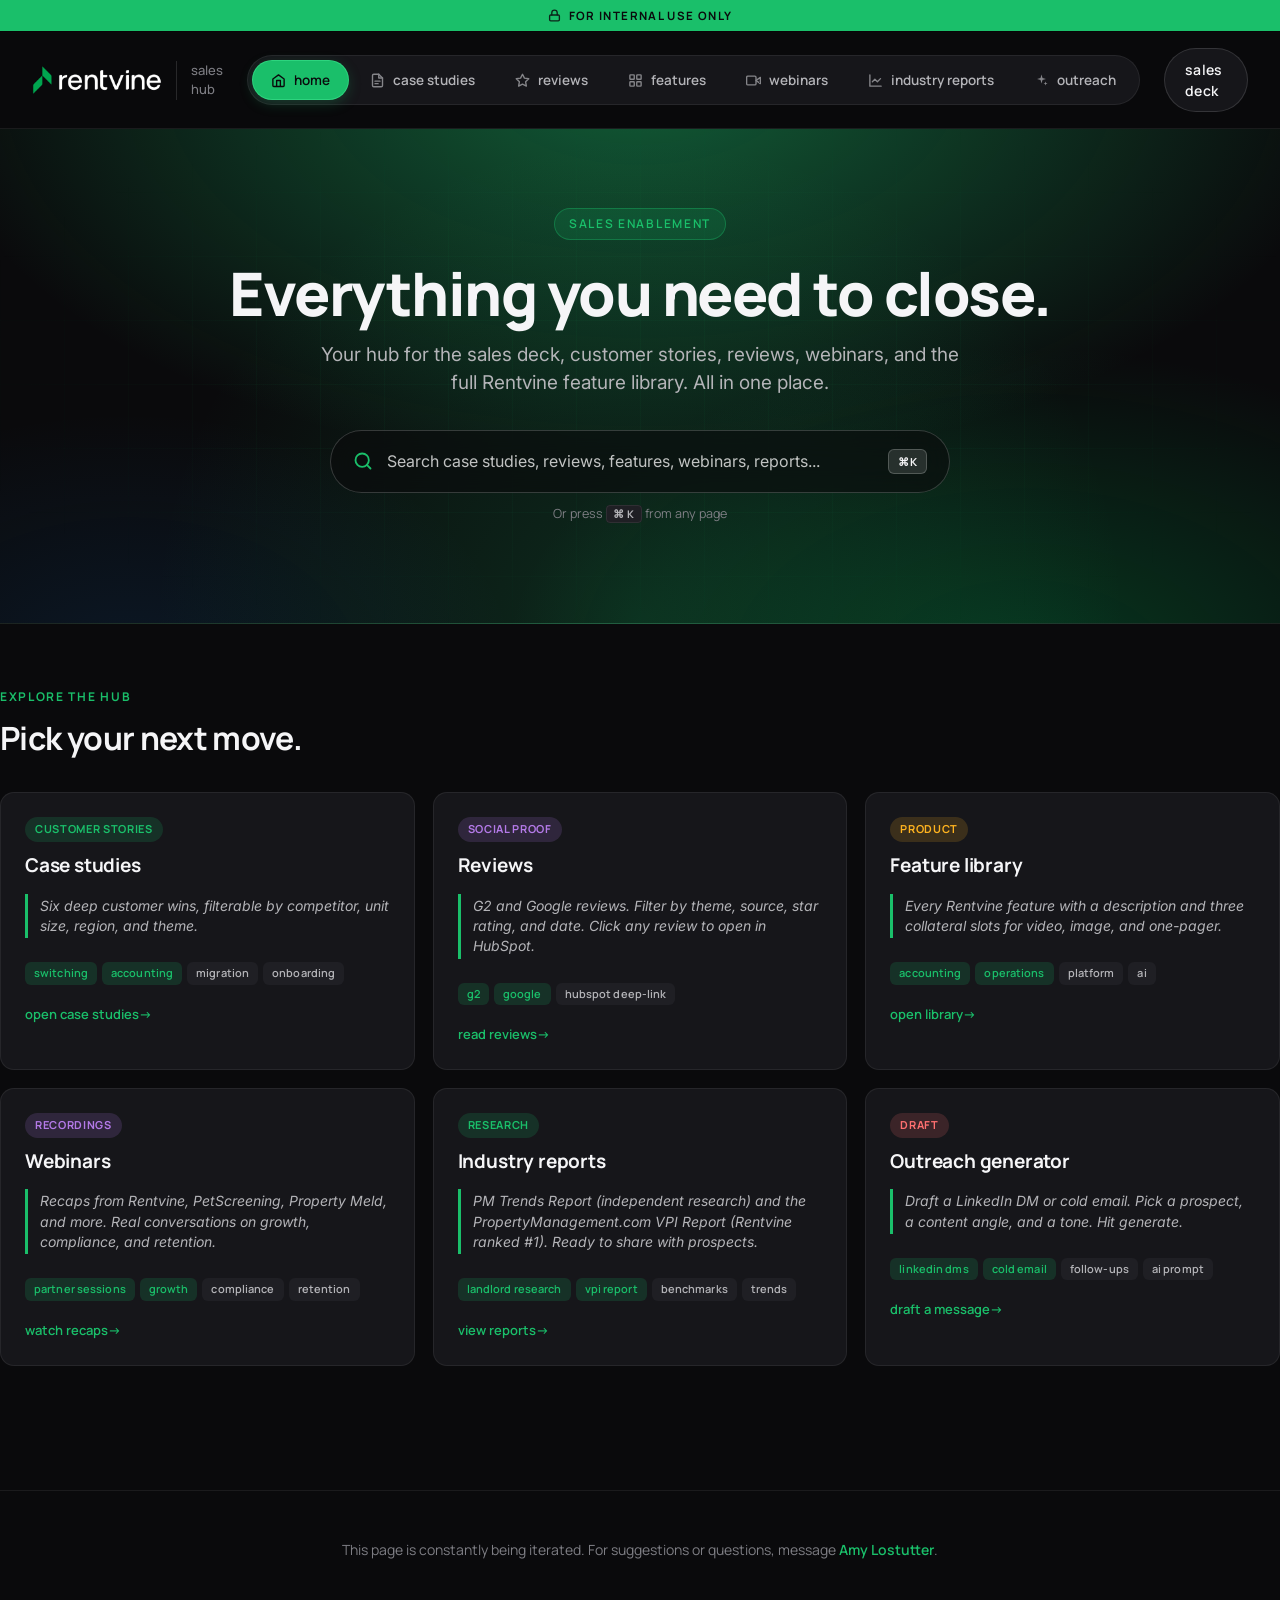
==== index.html @ 49501a6f "sales hub" ====
<!DOCTYPE html>
<html lang="en">
<head>
<meta charset="UTF-8" />
<meta name="viewport" content="width=device-width, initial-scale=1.0" />
<title>Rentvine sales hub</title>
<link rel="stylesheet" href="style.css">
</head>
<body data-page="home">

<section class="hero">
  <div class="hero-inner">
    <span class="eyebrow">sales enablement</span>
    <h1>Everything you need to close.</h1>
    <p class="lead">Your hub for the sales deck, customer stories, reviews, webinars, and the full Rentvine feature library. All in one place.</p>
  </div>
</section>

<section class="container section">
  <div class="section-head">
    <div>
      <span class="section-eyebrow">explore the hub</span>
      <h2>Pick your next move.</h2>
    </div>
  </div>

  <div class="cards">
    <a class="case-card" href="case-studies.html">
      <span class="switched-badge">customer stories</span>
      <h3>Case studies</h3>
      <div class="quote">Six deep customer wins, filterable by competitor, unit size, region, and theme.</div>
      <div class="tags" style="border-top:none; padding-top:0;">
        <span class="tag hl">switching</span>
        <span class="tag hl">accounting</span>
        <span class="tag">migration</span>
        <span class="tag">onboarding</span>
      </div>
      <div style="margin-top:4px;"><span class="read-link">open case studies</span></div>
    </a>

    <a class="case-card" href="reviews.html">
      <span class="switched-badge propertyware">social proof</span>
      <h3>Reviews</h3>
      <div class="quote">G2 and Google reviews. Filter by theme, source, star rating, and date. Click any review to open in HubSpot.</div>
      <div class="tags" style="border-top:none; padding-top:0;">
        <span class="tag hl">G2</span>
        <span class="tag hl">Google</span>
        <span class="tag">hubspot deep-link</span>
      </div>
      <div style="margin-top:4px;"><span class="read-link">read reviews</span></div>
    </a>

    <a class="case-card" href="features.html">
      <span class="switched-badge legacy">product</span>
      <h3>Feature library</h3>
      <div class="quote">Every Rentvine feature with a description and three collateral slots for video, image, and one-pager.</div>
      <div class="tags" style="border-top:none; padding-top:0;">
        <span class="tag hl">accounting</span>
        <span class="tag hl">operations</span>
        <span class="tag">platform</span>
        <span class="tag">AI</span>
      </div>
      <div style="margin-top:4px;"><span class="read-link">open library</span></div>
    </a>

    <a class="case-card" href="webinars.html">
      <span class="switched-badge propertyware">recordings</span>
      <h3>Webinars</h3>
      <div class="quote">Recaps from Rentvine, PetScreening, Property Meld, and more. Real conversations on growth, compliance, and retention.</div>
      <div class="tags" style="border-top:none; padding-top:0;">
        <span class="tag hl">partner sessions</span>
        <span class="tag hl">growth</span>
        <span class="tag">compliance</span>
        <span class="tag">retention</span>
      </div>
      <div style="margin-top:4px;"><span class="read-link">watch recaps</span></div>
    </a>

    <a class="case-card" href="industry-reports.html">
      <span class="switched-badge">research</span>
      <h3>Industry reports</h3>
      <div class="quote">PM Trends Report (independent research) and the PropertyManagement.com VPI Report (Rentvine ranked #1). Ready to share with prospects.</div>
      <div class="tags" style="border-top:none; padding-top:0;">
        <span class="tag hl">landlord research</span>
        <span class="tag hl">vpi report</span>
        <span class="tag">benchmarks</span>
        <span class="tag">trends</span>
      </div>
      <div style="margin-top:4px;"><span class="read-link">view reports</span></div>
    </a>

    <a class="case-card" href="outreach.html">
      <span class="switched-badge appfolio">draft</span>
      <h3>Outreach generator</h3>
      <div class="quote">Draft a LinkedIn DM or cold email. Pick a prospect, a content angle, and a tone. Hit generate.</div>
      <div class="tags" style="border-top:none; padding-top:0;">
        <span class="tag hl">linkedin dms</span>
        <span class="tag hl">cold email</span>
        <span class="tag">follow-ups</span>
        <span class="tag">AI prompt</span>
      </div>
      <div style="margin-top:4px;"><span class="read-link">draft a message</span></div>
    </a>
  </div>
</section>

<script src="data.js"></script>
<script src="nav.js"></script>
<script src="share.js"></script>
<script src="search.js"></script>
</body>
</html>
---- style.css ----
/* ============================================================
   Rentvine sales hub - dark mode
   Internal-only. Built to match rentvine brand on a dark surface.
   ============================================================ */

@import url('https://fonts.googleapis.com/css2?family=Manrope:wght@400;500;600;700;800&family=Inter:wght@400;500;600&display=swap');

:root {
  /* ----- Brand ----- */
  --vine: #1ABF6A;          /* slightly brighter for dark mode contrast */
  --vine-core: #00A54F;
  --vine-deep: #008c43;
  --vine-hover: #2dd47e;
  --dew: rgba(26,191,106,0.16);
  --blue: #4A9EFF;
  --blue-deep: #167FE1;
  --sky: rgba(74,158,255,0.16);
  --grape: #B47AE8;
  --spa: rgba(180,122,232,0.16);
  --lavender: #C59AF1;
  --honey: #FFB31F;
  --sand: rgba(255,179,31,0.16);
  --lava: #FF7070;
  --coral: #FC8989;
  --blush: rgba(255,112,112,0.16);
  --leaf: #67C9A4;

  /* ----- Dark surfaces ----- */
  --bg: #0A0A0C;
  --bg-elevated: #16161A;
  --bg-elevated-2: #1F1F24;
  --bg-elevated-3: #28282E;
  --border: rgba(255,255,255,0.07);
  --border-strong: rgba(255,255,255,0.13);

  /* ----- Text ----- */
  --text: #F5F5F7;
  --text-secondary: #B4B4B8;
  --text-tertiary: #7E7E84;
  --text-quaternary: #5A5A5F;

  /* ----- Compat aliases (old vars used in case-studies/reviews/features cards) ----- */
  --night: var(--text);
  --smoke: var(--text-secondary);
  --stone: var(--text-tertiary);
  --grey: var(--text-quaternary);
  --paper: rgba(255,255,255,0.05);
  --white: #FFFFFF;

  --gradient-ocean: linear-gradient(155deg, #00A54F 0%, #007a3a 55%, #003820 100%);
  --gradient-avatar: linear-gradient(135deg, #1ABF6A 0%, #008c43 100%);
  --gradient-cloud: linear-gradient(180deg, rgba(26,191,106,0.22) 0%, rgba(0,140,67,0.12) 100%);

  --shadow-sm: 0 1px 2px rgba(0,0,0,0.4), 0 0 0 1px rgba(255,255,255,0.04);
  --shadow-md: 0 6px 18px rgba(0,0,0,0.45), 0 1px 3px rgba(0,0,0,0.4);
  --shadow-lg: 0 24px 50px rgba(0,0,0,0.55), 0 8px 20px rgba(0,0,0,0.4);
  --shadow-glow: 0 0 0 1px rgba(26,191,106,0.3), 0 8px 32px rgba(26,191,106,0.15);

  --radius: 14px;
  --radius-lg: 22px;
}

*, *::before, *::after { box-sizing: border-box; }
html, body { margin: 0; padding: 0; }
html { scroll-behavior: smooth; }
body {
  font-family: 'Inter', system-ui, -apple-system, sans-serif;
  color: var(--text);
  background: var(--bg);
  -webkit-font-smoothing: antialiased;
  line-height: 1.5;
  min-height: 100vh;
}
h1, h2, h3, h4, h5, .manrope { font-family: 'Manrope', system-ui, sans-serif; color: var(--text); }
a { color: var(--vine); }
code { background: var(--bg-elevated-2); padding: 1px 6px; border-radius: 4px; color: var(--vine); font-size: 0.92em; }

/* ============================================================
   INTERNAL USE BANNER
   ============================================================ */
.internal-banner {
  background: var(--vine);
  color: var(--bg);
  font-family: 'Manrope', sans-serif;
  font-size: 11.5px;
  font-weight: 700;
  letter-spacing: 0.12em;
  text-transform: uppercase;
  text-align: center;
  padding: 7px 16px;
  display: flex;
  align-items: center;
  justify-content: center;
  gap: 8px;
  position: sticky;
  top: 0;
  z-index: 51;
  box-shadow: 0 1px 0 rgba(0,0,0,0.4);
}
.internal-banner svg { opacity: 0.85; }

/* ============================================================
   HEADER
   ============================================================ */
.site-header {
  background: rgba(10,10,12,0.85);
  backdrop-filter: blur(12px);
  -webkit-backdrop-filter: blur(12px);
  border-bottom: 1px solid var(--border);
  position: sticky;
  top: 32px;
  z-index: 50;
}
.header-inner {
  max-width: 1320px;
  margin: 0 auto;
  padding: 16px 32px;
  display: flex;
  align-items: center;
  justify-content: space-between;
  gap: 24px;
}
.logo {
  display: flex; align-items: center; gap: 14px;
  text-decoration: none;
  color: var(--text);
}
.logo-img {
  height: 30px;
  width: auto;
  display: block;
  object-fit: contain;
}
.logo .sub-brand {
  font-family: 'Manrope', sans-serif;
  font-weight: 500;
  color: var(--text-tertiary);
  font-size: 13px;
  padding-left: 14px;
  border-left: 1px solid var(--border-strong);
}

/* Prominent pill-button nav */
.main-nav {
  display: flex;
  gap: 4px;
  background: var(--bg-elevated);
  border: 1px solid var(--border);
  padding: 5px;
  border-radius: 999px;
}
.main-nav a {
  display: inline-flex;
  align-items: center;
  gap: 8px;
  font-family: 'Manrope', sans-serif;
  font-size: 13.5px;
  font-weight: 600;
  color: var(--text-secondary);
  text-decoration: none;
  padding: 9px 18px;
  border-radius: 999px;
  transition: all .15s ease;
  white-space: nowrap;
}
.main-nav a svg {
  width: 15px;
  height: 15px;
  flex-shrink: 0;
  opacity: 0.7;
}
.main-nav a:hover {
  color: var(--text);
  background: var(--bg-elevated-2);
}
.main-nav a:hover svg { opacity: 1; }
.main-nav a.active {
  background: var(--vine);
  color: #0A0A0C;
  box-shadow: 0 0 0 1px var(--vine-hover), 0 4px 14px rgba(26,191,106,0.25);
}
.main-nav a.active svg { opacity: 1; }

.header-cta { display: flex; align-items: center; gap: 10px; }

.btn {
  display: inline-flex;
  align-items: center;
  gap: 6px;
  font-family: 'Manrope', sans-serif;
  font-size: 14px;
  font-weight: 600;
  padding: 10px 20px;
  border-radius: 999px;
  text-decoration: none;
  cursor: pointer;
  border: 1.5px solid transparent;
  transition: all .15s ease;
  text-transform: lowercase;
  letter-spacing: 0.005em;
}
.btn-primary {
  background: var(--vine);
  color: #0A0A0C;
}
.btn-primary:hover { background: var(--vine-hover); }
.btn-secondary {
  background: var(--bg-elevated);
  color: var(--text);
  border-color: var(--border-strong);
}
.btn-secondary:hover { border-color: var(--text-tertiary); background: var(--bg-elevated-2); }
.btn-ghost {
  background: transparent;
  color: var(--text-secondary);
}
.btn-ghost:hover { color: var(--text); }

/* ============================================================
   HERO
   ============================================================ */
.hero {
  background:
    radial-gradient(ellipse 1100px 600px at 50% -10%, rgba(26,191,106,0.45) 0%, transparent 65%),
    radial-gradient(ellipse 800px 500px at 80% 110%, rgba(0,140,67,0.35) 0%, transparent 65%),
    radial-gradient(ellipse 600px 400px at 10% 110%, rgba(22,127,225,0.12) 0%, transparent 65%),
    var(--bg);
  color: var(--text);
  padding: 80px 32px 100px;
  text-align: center;
  position: relative;
  overflow: hidden;
  border-bottom: 1px solid var(--border);
}
.hero::before {
  content: "";
  position: absolute;
  inset: 0;
  background:
    radial-gradient(circle at 50% 100%, rgba(26,191,106,0.18), transparent 60%);
  pointer-events: none;
}
.hero::after {
  content: "";
  position: absolute;
  inset: 0;
  background-image:
    linear-gradient(rgba(26,191,106,0.04) 1px, transparent 1px),
    linear-gradient(90deg, rgba(26,191,106,0.04) 1px, transparent 1px);
  background-size: 64px 64px;
  background-position: 0 0;
  pointer-events: none;
  mask-image: radial-gradient(ellipse at center, black 40%, transparent 80%);
  -webkit-mask-image: radial-gradient(ellipse at center, black 40%, transparent 80%);
}
.hero-inner { position: relative; max-width: 900px; margin: 0 auto; }
.eyebrow {
  display: inline-block;
  font-family: 'Manrope', sans-serif;
  font-size: 12px;
  font-weight: 600;
  letter-spacing: 0.14em;
  text-transform: uppercase;
  padding: 6px 14px;
  background: rgba(26,191,106,0.14);
  border: 1px solid rgba(26,191,106,0.35);
  border-radius: 999px;
  margin-bottom: 22px;
  color: var(--vine);
}
.hero h1 {
  font-size: clamp(36px, 5.5vw, 60px);
  font-weight: 800;
  margin: 0 0 16px;
  letter-spacing: -0.025em;
  line-height: 1.04;
  color: var(--text);
  position: relative;
  z-index: 1;
}
.hero p.lead {
  font-size: 19px;
  color: var(--text-secondary);
  max-width: 640px;
  margin: 0 auto 32px;
  position: relative;
  z-index: 1;
}
.hero-cta-row {
  display: inline-flex;
  gap: 12px;
  flex-wrap: wrap;
  justify-content: center;
  position: relative;
  z-index: 1;
}
.hero .btn-primary {
  background: var(--vine);
  color: var(--bg);
}
.hero .btn-primary:hover { background: var(--vine-hover); }
.hero .btn-secondary {
  background: rgba(255,255,255,0.05);
  color: var(--text);
  border-color: var(--border-strong);
  backdrop-filter: blur(8px);
  -webkit-backdrop-filter: blur(8px);
}
.hero .btn-secondary:hover { background: rgba(255,255,255,0.1); border-color: var(--vine); }

.hero-sub { padding: 64px 32px 72px; }
.hero-sub h1 { font-size: clamp(32px, 4vw, 46px); }

/* ============================================================
   LAYOUT
   ============================================================ */
.container {
  max-width: 1320px;
  margin: 0 auto;
  padding: 0 32px;
}
.section { padding: 64px 0; }
.section-head {
  display: flex;
  align-items: flex-end;
  justify-content: space-between;
  margin-bottom: 24px;
  gap: 20px;
  flex-wrap: wrap;
}
.section-eyebrow {
  display: block;
  font-family: 'Manrope', sans-serif;
  font-size: 12px;
  font-weight: 700;
  letter-spacing: 0.14em;
  text-transform: uppercase;
  color: var(--vine);
  margin-bottom: 8px;
}
.section-head h2 {
  font-size: 32px;
  font-weight: 700;
  margin: 0 0 6px;
  letter-spacing: -0.02em;
  color: var(--text);
}
.section-head .sub {
  color: var(--text-secondary);
  font-size: 15.5px;
}

/* ============================================================
   QUICK ACCESS CARDS
   ============================================================ */
.quick-grid {
  display: grid;
  grid-template-columns: repeat(auto-fit, minmax(240px, 1fr));
  gap: 18px;
  margin: -52px auto 0;
  position: relative;
  z-index: 10;
  padding: 0 32px;
  max-width: 1320px;
}
.quick-card {
  background: var(--bg-elevated);
  padding: 24px;
  border-radius: var(--radius);
  border: 1px solid var(--border);
  text-decoration: none;
  color: var(--text);
  transition: transform .18s ease, border-color .18s ease, background .18s ease;
  display: flex;
  flex-direction: column;
  gap: 8px;
  position: relative;
}
.quick-card:hover {
  transform: translateY(-3px);
  border-color: var(--border-strong);
  background: var(--bg-elevated-2);
}
.quick-card .icon {
  width: 40px; height: 40px;
  border-radius: 10px;
  background: var(--dew);
  color: var(--vine);
  display: flex; align-items: center; justify-content: center;
  margin-bottom: 4px;
}
.quick-card.blue .icon { background: var(--sky); color: var(--blue); }
.quick-card.purple .icon { background: var(--spa); color: var(--grape); }
.quick-card.yellow .icon { background: var(--sand); color: var(--honey); }
.quick-card h3 { font-size: 17px; font-weight: 700; margin: 0; color: var(--text); }
.quick-card p { font-size: 13.5px; color: var(--text-secondary); margin: 0; }
.quick-card .arrow {
  position: absolute;
  top: 24px; right: 24px;
  color: var(--text-quaternary);
  transition: color .15s, transform .15s;
}
.quick-card:hover .arrow { color: var(--vine); transform: translate(2px, -2px); }

/* ============================================================
   TOOLBARS & FILTER CHIPS
   ============================================================ */
.toolbar {
  background: var(--bg-elevated);
  border: 1px solid var(--border);
  border-radius: var(--radius);
  padding: 20px 22px;
  margin-bottom: 22px;
}
.search-row {
  display: flex;
  gap: 12px;
  align-items: center;
  margin-bottom: 14px;
}
.search-input { flex: 1; position: relative; }
.search-input input {
  width: 100%;
  padding: 12px 16px 12px 42px;
  border: 1.5px solid var(--border);
  border-radius: 10px;
  font-size: 15px;
  font-family: inherit;
  color: var(--text);
  background: var(--bg-elevated-2);
  transition: border-color .15s, box-shadow .15s, background .15s;
}
.search-input input::placeholder { color: var(--text-tertiary); }
.search-input input:focus {
  outline: none;
  border-color: var(--vine);
  background: var(--bg-elevated-3);
  box-shadow: 0 0 0 3px rgba(26,191,106,0.18);
}
.search-input svg {
  position: absolute;
  left: 14px;
  top: 50%;
  transform: translateY(-50%);
  color: var(--text-tertiary);
}
.clear-btn {
  padding: 11px 18px;
  border: 1.5px solid var(--border);
  background: var(--bg-elevated-2);
  border-radius: 10px;
  font-family: 'Manrope', sans-serif;
  font-size: 14px;
  font-weight: 500;
  color: var(--text-secondary);
  cursor: pointer;
  text-transform: lowercase;
  transition: all .15s;
}
.clear-btn:hover { border-color: var(--border-strong); color: var(--text); background: var(--bg-elevated-3); }

.filter-groups {
  display: grid;
  grid-template-columns: repeat(auto-fit, minmax(220px, 1fr));
  gap: 16px;
  border-top: 1px dashed var(--border);
  padding-top: 18px;
}
.filter-group .label {
  font-family: 'Manrope', sans-serif;
  font-size: 11px;
  font-weight: 700;
  letter-spacing: 0.1em;
  text-transform: uppercase;
  color: var(--text-tertiary);
  margin-bottom: 10px;
  display: block;
}
.chip-row { display: flex; flex-wrap: wrap; gap: 6px; }
.chip {
  font-family: 'Manrope', sans-serif;
  font-size: 12.5px;
  font-weight: 500;
  padding: 5px 13px;
  border-radius: 999px;
  border: 1.5px solid var(--border);
  background: var(--bg-elevated-2);
  color: var(--text-secondary);
  cursor: pointer;
  transition: all .12s;
  user-select: none;
}
.chip:hover { border-color: var(--border-strong); color: var(--text); background: var(--bg-elevated-3); }
.chip.active { background: var(--text); color: var(--bg); border-color: var(--text); }
.chip.active.vine { background: var(--vine); color: var(--bg); border-color: var(--vine); }
.chip.active.blue { background: var(--blue); color: var(--bg); border-color: var(--blue); }
.chip.active.grape { background: var(--grape); color: var(--bg); border-color: var(--grape); }
.chip.active.honey { background: var(--honey); color: var(--bg); border-color: var(--honey); }

.results-meta {
  display: flex;
  justify-content: space-between;
  align-items: center;
  margin-bottom: 16px;
  font-size: 13px;
  color: var(--text-secondary);
}
.results-meta b { color: var(--text); }

/* ============================================================
   CARDS - case studies
   ============================================================ */
.cards {
  display: grid;
  grid-template-columns: repeat(auto-fill, minmax(340px, 1fr));
  gap: 18px;
}
.case-card {
  background: var(--bg-elevated);
  border-radius: var(--radius);
  border: 1px solid var(--border);
  padding: 24px;
  display: flex;
  flex-direction: column;
  gap: 12px;
  text-decoration: none;
  color: var(--text);
  transition: transform .18s ease, border-color .18s ease, background .18s ease;
  position: relative;
}
.case-card:hover {
  transform: translateY(-3px);
  border-color: rgba(26,191,106,0.35);
  background: var(--bg-elevated-2);
}
.switched-badge {
  display: inline-flex;
  align-items: center;
  gap: 5px;
  font-family: 'Manrope', sans-serif;
  font-size: 11px;
  font-weight: 700;
  letter-spacing: 0.06em;
  text-transform: uppercase;
  color: var(--vine);
  background: var(--dew);
  padding: 4px 10px;
  border-radius: 999px;
  width: fit-content;
}
.switched-badge.appfolio { color: var(--lava); background: var(--blush); }
.switched-badge.propertyware { color: var(--grape); background: var(--spa); }
.switched-badge.legacy { color: var(--honey); background: var(--sand); }
.case-card h3 {
  font-size: 19px; font-weight: 700; margin: 0;
  letter-spacing: -0.01em; line-height: 1.25;
}
.case-card .quote {
  color: var(--text-secondary);
  font-size: 14px;
  font-style: italic;
  border-left: 3px solid var(--vine);
  padding: 2px 0 2px 12px;
  margin: 4px 0;
  line-height: 1.45;
}
.case-card .meta {
  display: flex; flex-wrap: wrap;
  gap: 14px; font-size: 12.5px;
  color: var(--text-secondary); margin-top: 2px;
}
.case-card .meta span { display: inline-flex; align-items: center; gap: 5px; }
.case-card .meta svg { color: var(--text-quaternary); }
.case-card .tags {
  display: flex; flex-wrap: wrap; gap: 5px;
  margin-top: 8px;
  padding-top: 14px;
  border-top: 1px dashed var(--border);
}
.tag {
  font-family: 'Manrope', sans-serif;
  font-size: 11px; font-weight: 600;
  padding: 3px 9px;
  background: var(--bg-elevated-2); color: var(--text-secondary);
  border-radius: 6px;
  text-transform: lowercase;
  letter-spacing: 0.01em;
}
.tag.hl { background: var(--dew); color: var(--vine); }
.read-link {
  font-family: 'Manrope', sans-serif;
  font-size: 13px; font-weight: 600;
  color: var(--vine);
  text-transform: lowercase;
}
.read-link::after {
  content: " →";
  transition: transform .15s;
  display: inline-block;
}
.case-card:hover .read-link::after { transform: translateX(3px); }

/* ============================================================
   REVIEWS
   ============================================================ */
.source-toggle {
  display: inline-flex;
  background: var(--bg-elevated);
  border: 1px solid var(--border);
  border-radius: 999px;
  padding: 4px;
  gap: 2px;
}
.source-toggle button {
  border: none;
  background: transparent;
  padding: 8px 18px;
  font-family: 'Manrope', sans-serif;
  font-size: 13px;
  font-weight: 600;
  color: var(--text-secondary);
  cursor: pointer;
  border-radius: 999px;
  transition: all .15s;
  display: inline-flex;
  align-items: center;
  gap: 6px;
}
.source-toggle button.active {
  background: var(--bg-elevated-3);
  color: var(--text);
  box-shadow: inset 0 0 0 1px var(--border-strong);
}
.source-toggle button .dot {
  width: 8px; height: 8px; border-radius: 50%;
  background: var(--text-quaternary);
}
.source-toggle button[data-source="all"].active .dot { background: var(--text); }
.source-toggle button[data-source="g2"].active .dot { background: var(--lava); }
.source-toggle button[data-source="google"].active .dot { background: var(--blue); }
.source-toggle button[data-source="capterra"].active .dot { background: var(--honey); }

.review-grid {
  display: grid;
  grid-template-columns: repeat(auto-fill, minmax(320px, 1fr));
  gap: 16px;
}
.review-card {
  background: var(--bg-elevated);
  border: 1px solid var(--border);
  border-radius: var(--radius);
  padding: 22px;
  display: flex;
  flex-direction: column;
  gap: 12px;
  transition: transform .18s ease, border-color .18s ease, background .18s ease;
  cursor: pointer;
  position: relative;
  text-decoration: none;
  color: var(--text);
}
.review-card.no-link { cursor: default; }
.review-card:not(.no-link):hover {
  transform: translateY(-3px);
  border-color: rgba(74,158,255,0.4);
  background: var(--bg-elevated-2);
}
.review-head {
  display: flex;
  justify-content: space-between;
  align-items: center;
  gap: 12px;
}
.review-head-left {
  display: flex; align-items: center; gap: 10px;
}
.stars { color: var(--honey); font-size: 14px; letter-spacing: 1px; }
.review-date {
  font-size: 12px;
  color: var(--text-tertiary);
  font-family: 'Manrope', sans-serif;
  font-weight: 500;
}
.source-badge {
  font-family: 'Manrope', sans-serif;
  font-size: 10px;
  font-weight: 700;
  letter-spacing: 0.08em;
  text-transform: uppercase;
  padding: 3px 9px;
  border-radius: 6px;
}
.source-badge.g2 { background: var(--blush); color: var(--lava); }
.source-badge.google { background: var(--sky); color: var(--blue); }
.source-badge.capterra { background: var(--sand); color: var(--honey); }
.review-card .review-text {
  color: var(--text-secondary);
  font-size: 14px;
  line-height: 1.55;
  font-style: italic;
  flex: 1;
}
.reviewer {
  display: flex;
  align-items: center;
  gap: 12px;
  margin-top: 4px;
  padding-top: 14px;
  border-top: 1px dashed var(--border);
}
.avatar {
  width: 38px; height: 38px;
  border-radius: 50%;
  background: var(--gradient-avatar);
  color: var(--bg);
  display: flex; align-items: center; justify-content: center;
  font-family: 'Manrope', sans-serif;
  font-weight: 700;
  font-size: 13px;
  flex-shrink: 0;
  box-shadow: 0 0 0 1px rgba(26,191,106,0.3), 0 4px 12px rgba(26,191,106,0.15);
}
.reviewer-info { flex: 1; min-width: 0; }
.reviewer-name {
  font-family: 'Manrope', sans-serif;
  font-weight: 700;
  font-size: 14px;
  color: var(--text);
  line-height: 1.2;
}
.reviewer-company {
  font-size: 12px;
  color: var(--text-tertiary);
  line-height: 1.2;
  margin-top: 2px;
  overflow: hidden; text-overflow: ellipsis; white-space: nowrap;
}
.hs-pill {
  font-family: 'Manrope', sans-serif;
  font-size: 10px;
  font-weight: 700;
  padding: 4px 8px;
  border-radius: 6px;
  background: var(--dew);
  color: var(--vine);
  text-transform: lowercase;
  letter-spacing: 0.04em;
  flex-shrink: 0;
}
.hs-pill.empty { background: var(--bg-elevated-2); color: var(--text-tertiary); }
.review-tags {
  display: flex; flex-wrap: wrap; gap: 4px;
  margin-top: -2px;
}
.review-tag {
  font-family: 'Manrope', sans-serif;
  font-size: 10.5px;
  font-weight: 600;
  padding: 2px 7px;
  background: var(--bg-elevated-2);
  color: var(--text-secondary);
  border-radius: 4px;
  text-transform: lowercase;
}
.load-sentinel {
  height: 60px;
  display: flex;
  align-items: center;
  justify-content: center;
  color: var(--text-tertiary);
  font-size: 13px;
  margin-top: 20px;
}
.load-sentinel.done { color: var(--text-quaternary); }
.spinner {
  width: 16px; height: 16px;
  border: 2px solid var(--border);
  border-top-color: var(--vine);
  border-radius: 50%;
  animation: spin .8s linear infinite;
  display: inline-block;
  margin-right: 8px;
  vertical-align: -3px;
}
@keyframes spin { to { transform: rotate(360deg); } }

.star-chip { display: inline-flex !important; align-items: center; gap: 3px; }
.star-chip .star-icon { font-size: 11px; color: var(--honey); }
.chip.active .star-icon { color: var(--bg); }

/* ============================================================
   FEATURES
   ============================================================ */
.features-grid {
  display: grid;
  grid-template-columns: repeat(auto-fill, minmax(360px, 1fr));
  gap: 18px;
}
.feature-card {
  background: var(--bg-elevated);
  border: 1px solid var(--border);
  border-radius: var(--radius);
  padding: 24px;
  display: flex;
  flex-direction: column;
  gap: 12px;
  transition: transform .18s ease, border-color .18s ease, background .18s ease;
}
.feature-card:hover {
  transform: translateY(-3px);
  border-color: var(--border-strong);
  background: var(--bg-elevated-2);
}
.feature-head {
  display: flex;
  justify-content: space-between;
  align-items: flex-start;
  gap: 10px;
}
.category-badge {
  font-family: 'Manrope', sans-serif;
  font-size: 10px;
  font-weight: 700;
  letter-spacing: 0.08em;
  text-transform: uppercase;
  padding: 4px 10px;
  border-radius: 6px;
  background: var(--dew);
  color: var(--vine);
}
.category-badge.operations { background: var(--sky); color: var(--blue); }
.category-badge.marketing { background: var(--spa); color: var(--grape); }
.category-badge.platform { background: var(--sand); color: var(--honey); }
.category-badge.ai { background: var(--blush); color: var(--lava); }
.feature-card h3 {
  font-size: 19px; font-weight: 700; margin: 0;
  letter-spacing: -0.01em; line-height: 1.25;
}
.feature-desc {
  color: var(--text-secondary);
  font-size: 14px;
  line-height: 1.55;
  flex: 1;
}
.feature-link {
  font-family: 'Manrope', sans-serif;
  font-size: 13px;
  font-weight: 600;
  color: var(--vine);
  text-decoration: none;
  text-transform: lowercase;
  display: inline-flex;
  align-items: center;
  gap: 4px;
}
.feature-link::after { content: "→"; transition: transform .15s; }
.feature-link:hover::after { transform: translateX(3px); }
.collateral-row {
  display: flex; gap: 6px;
  margin-top: 4px;
  padding-top: 14px;
  border-top: 1px dashed var(--border);
  flex-wrap: wrap;
}
.collateral-slot {
  flex: 1;
  min-width: 90px;
  background: var(--bg-elevated-2);
  border-radius: 8px;
  padding: 10px;
  display: flex;
  align-items: center;
  gap: 8px;
  font-family: 'Manrope', sans-serif;
  font-size: 11.5px;
  font-weight: 600;
  color: var(--text-secondary);
  text-decoration: none;
  border: 1px dashed transparent;
  transition: all .15s;
}
.collateral-slot.empty {
  background: transparent;
  border: 1px dashed var(--border-strong);
}
.collateral-slot:hover { color: var(--text); background: var(--bg-elevated-3); }
.collateral-slot.empty:hover { border-color: var(--vine); color: var(--vine); background: var(--dew); }
.collateral-slot .ico {
  width: 24px; height: 24px;
  border-radius: 5px;
  background: var(--bg-elevated-3);
  display: flex; align-items: center; justify-content: center;
  color: var(--text-secondary);
}
.collateral-slot.empty .ico { background: transparent; color: var(--text-tertiary); }
.collateral-slot .label-stack { display: flex; flex-direction: column; line-height: 1.15; }
.collateral-slot .type {
  font-size: 10px;
  text-transform: uppercase;
  color: var(--text-tertiary);
  letter-spacing: 0.06em;
  font-weight: 700;
}

/* ============================================================
   HEADER SEARCH TRIGGER (prominent)
   ============================================================ */
.btn-search {
  display: inline-flex;
  align-items: center;
  gap: 10px;
  font-family: 'Manrope', sans-serif;
  font-size: 14px;
  font-weight: 600;
  color: var(--text);
  background: var(--bg-elevated-2);
  border: 1.5px solid var(--border-strong);
  padding: 10px 14px 10px 14px;
  border-radius: 999px;
  cursor: pointer;
  transition: all .15s;
  min-width: 280px;
  box-shadow: 0 0 0 0 rgba(26,191,106,0);
}
.btn-search:hover {
  color: var(--text);
  border-color: var(--vine);
  background: var(--bg-elevated-3);
  box-shadow: 0 0 0 4px rgba(26,191,106,0.12);
}
.btn-search svg { color: var(--vine); flex-shrink: 0; }
.btn-search span {
  flex: 1;
  text-align: left;
  color: var(--text-secondary);
  font-weight: 500;
}
.btn-search:hover span { color: var(--text); }
.btn-search kbd {
  font-family: 'Manrope', sans-serif;
  font-size: 10.5px;
  font-weight: 700;
  letter-spacing: 0.04em;
  color: var(--text);
  background: var(--bg);
  border: 1px solid var(--border-strong);
  padding: 2px 7px;
  border-radius: 5px;
  flex-shrink: 0;
}

/* ============================================================
   HERO SEARCH BAR (big, prominent on the home page)
   ============================================================ */
.hero-search {
  display: flex;
  align-items: center;
  gap: 14px;
  width: 100%;
  max-width: 620px;
  margin: 8px auto 12px;
  padding: 18px 22px;
  background: rgba(10,10,12,0.6);
  backdrop-filter: blur(14px);
  -webkit-backdrop-filter: blur(14px);
  border: 1.5px solid rgba(255,255,255,0.18);
  border-radius: 999px;
  cursor: pointer;
  text-align: left;
  transition: all .18s ease;
  position: relative;
  z-index: 2;
  font-family: inherit;
}
.hero-search:hover {
  border-color: var(--vine);
  background: rgba(10,10,12,0.75);
  box-shadow: 0 0 0 6px rgba(26,191,106,0.12), 0 12px 30px rgba(0,0,0,0.4);
  transform: translateY(-1px);
}
.hero-search svg {
  color: var(--vine);
  flex-shrink: 0;
}
.hero-search-placeholder {
  flex: 1;
  font-family: 'Inter', system-ui, sans-serif;
  font-size: 16px;
  color: rgba(255,255,255,0.75);
  font-weight: 400;
}
.hero-search:hover .hero-search-placeholder { color: var(--text); }
.hero-search kbd {
  font-family: 'Manrope', sans-serif;
  font-size: 11px;
  font-weight: 700;
  letter-spacing: 0.04em;
  color: var(--text);
  background: rgba(255,255,255,0.12);
  border: 1px solid rgba(255,255,255,0.2);
  padding: 4px 9px;
  border-radius: 6px;
  flex-shrink: 0;
}
.hero-search-hint {
  font-family: 'Manrope', sans-serif;
  font-size: 12.5px;
  color: var(--text-tertiary) !important;
  margin: 0 !important;
  position: relative;
  z-index: 2;
}
.hero-search-hint kbd {
  font-family: 'Manrope', sans-serif;
  font-size: 10.5px;
  font-weight: 700;
  letter-spacing: 0.04em;
  color: var(--text-secondary);
  background: var(--bg-elevated-2);
  border: 1px solid var(--border);
  padding: 1px 6px;
  border-radius: 4px;
}

@media (max-width: 560px) {
  .hero-search { padding: 14px 18px; }
  .hero-search-placeholder { font-size: 14px; }
}

/* ============================================================
   GLOBAL SEARCH MODAL
   ============================================================ */
.gs-modal[hidden] { display: none; }
.gs-modal {
  position: fixed;
  inset: 0;
  z-index: 200;
  display: flex;
  align-items: flex-start;
  justify-content: center;
  padding: 80px 20px 40px;
}
.gs-bg {
  position: absolute;
  inset: 0;
  background: rgba(0,0,0,0.7);
  backdrop-filter: blur(8px);
  -webkit-backdrop-filter: blur(8px);
}
.gs-content {
  position: relative;
  width: 100%;
  max-width: 720px;
  max-height: calc(100vh - 120px);
  background: var(--bg-elevated);
  border: 1px solid var(--border-strong);
  border-radius: var(--radius);
  box-shadow: 0 0 0 1px rgba(26,191,106,0.2), 0 30px 80px rgba(0,0,0,0.7), 0 0 60px rgba(26,191,106,0.1);
  display: flex;
  flex-direction: column;
  overflow: hidden;
}
.gs-input-row {
  display: flex;
  align-items: center;
  gap: 14px;
  padding: 18px 22px;
  border-bottom: 1px solid var(--border);
}
.gs-search-icon { color: var(--text-tertiary); flex-shrink: 0; }
#gsInput {
  flex: 1;
  background: transparent;
  border: none;
  outline: none;
  font-family: 'Inter', system-ui, sans-serif;
  font-size: 17px;
  color: var(--text);
}
#gsInput::placeholder { color: var(--text-tertiary); }
.gs-esc {
  font-family: 'Manrope', sans-serif;
  font-size: 10.5px;
  font-weight: 700;
  letter-spacing: 0.04em;
  color: var(--text-tertiary);
  background: var(--bg-elevated-2);
  border: 1px solid var(--border);
  padding: 3px 8px;
  border-radius: 5px;
  text-transform: lowercase;
}
.gs-filters {
  display: flex;
  gap: 6px;
  padding: 12px 22px;
  border-bottom: 1px solid var(--border);
  flex-wrap: wrap;
}
.gs-results {
  flex: 1;
  overflow-y: auto;
  padding: 8px 0;
  min-height: 200px;
}
.gs-empty {
  text-align: center;
  padding: 60px 30px;
  color: var(--text-tertiary);
}
.gs-empty-icon {
  margin: 0 auto 16px;
  width: 64px;
  height: 64px;
  display: flex;
  align-items: center;
  justify-content: center;
  background: var(--bg-elevated-2);
  border-radius: 50%;
  color: var(--text-tertiary);
}
.gs-empty p {
  font-size: 14.5px;
  margin: 6px 0;
  color: var(--text-secondary);
}
.gs-empty p b { color: var(--text); }
.gs-empty-hint {
  font-size: 13px !important;
  color: var(--text-tertiary) !important;
}
.gs-empty code {
  font-family: 'Manrope', sans-serif;
  background: var(--bg-elevated-2);
  color: var(--vine);
  font-size: 11.5px;
  padding: 2px 8px;
  border-radius: 4px;
  font-weight: 600;
  margin: 0 2px;
}
.gs-result-count {
  font-size: 12px;
  color: var(--text-tertiary);
  font-family: 'Manrope', sans-serif;
  font-weight: 600;
  text-transform: uppercase;
  letter-spacing: 0.08em;
  padding: 8px 22px 4px;
}
.gs-result-count b { color: var(--text); text-transform: none; letter-spacing: 0; }
.gs-section {
  padding-top: 8px;
}
.gs-section-head {
  display: flex;
  justify-content: space-between;
  align-items: center;
  padding: 8px 22px 4px;
  font-family: 'Manrope', sans-serif;
}
.gs-section-label {
  font-size: 11px;
  font-weight: 700;
  letter-spacing: 0.1em;
  text-transform: uppercase;
  color: var(--vine);
}
.gs-section-count {
  font-size: 11px;
  color: var(--text-tertiary);
  font-weight: 600;
}
.gs-result {
  display: flex;
  justify-content: space-between;
  align-items: flex-start;
  gap: 14px;
  padding: 12px 22px;
  border-bottom: 1px solid var(--border);
  transition: background .12s;
}
.gs-result:hover { background: var(--bg-elevated-2); }
.gs-result-main {
  flex: 1;
  min-width: 0;
}
.gs-result-header {
  display: flex;
  align-items: center;
  gap: 10px;
  margin-bottom: 4px;
  flex-wrap: wrap;
}
.gs-type-badge {
  font-family: 'Manrope', sans-serif;
  font-size: 9.5px;
  font-weight: 700;
  letter-spacing: 0.08em;
  text-transform: uppercase;
  padding: 3px 8px;
  border-radius: 5px;
  flex-shrink: 0;
}
.gs-type-badge.case { background: var(--dew); color: var(--vine); }
.gs-type-badge.review { background: var(--sky); color: var(--blue); }
.gs-type-badge.feature { background: var(--spa); color: var(--grape); }
.gs-type-badge.webinar { background: var(--blush); color: var(--lava); }
.gs-type-badge.report { background: var(--sand); color: var(--honey); }
.gs-result-title {
  font-family: 'Manrope', sans-serif;
  font-size: 15px;
  font-weight: 700;
  color: var(--text);
  line-height: 1.3;
}
.gs-result-sub {
  font-size: 12.5px;
  color: var(--text-tertiary);
  margin-bottom: 6px;
  font-family: 'Manrope', sans-serif;
  font-weight: 500;
}
.gs-result-snippet {
  font-size: 13.5px;
  color: var(--text-secondary);
  line-height: 1.5;
  display: -webkit-box;
  -webkit-line-clamp: 2;
  -webkit-box-orient: vertical;
  overflow: hidden;
}
.gs-mark {
  background: rgba(26,191,106,0.28);
  color: var(--text);
  padding: 0 2px;
  border-radius: 2px;
  font-weight: 600;
}
.gs-result-actions {
  display: flex;
  align-items: center;
  gap: 8px;
  flex-shrink: 0;
}
.gs-open {
  color: var(--text-tertiary);
  text-decoration: none;
  font-size: 18px;
  width: 32px;
  height: 32px;
  display: flex;
  align-items: center;
  justify-content: center;
  border-radius: 8px;
  transition: all .15s;
}
.gs-open:hover { color: var(--vine); background: var(--bg-elevated-3); }
.gs-open.disabled { opacity: 0.3; cursor: default; }

.gs-footer {
  display: flex;
  justify-content: space-between;
  padding: 12px 22px;
  border-top: 1px solid var(--border);
  font-family: 'Manrope', sans-serif;
  font-size: 11.5px;
  color: var(--text-tertiary);
  background: var(--bg);
}
.gs-footer kbd {
  font-family: 'Manrope', sans-serif;
  font-size: 10.5px;
  font-weight: 700;
  color: var(--text-secondary);
  background: var(--bg-elevated-2);
  border: 1px solid var(--border);
  padding: 2px 6px;
  border-radius: 4px;
  margin-right: 4px;
  text-transform: lowercase;
}

/* ============================================================
   FEATURE NEW BADGE + RELEASE DATE
   ============================================================ */
.new-badge {
  font-family: 'Manrope', sans-serif;
  font-size: 10px;
  font-weight: 800;
  letter-spacing: 0.1em;
  background: var(--vine);
  color: var(--bg);
  padding: 3px 8px;
  border-radius: 5px;
  box-shadow: 0 0 0 1px rgba(26,191,106,0.4), 0 0 12px rgba(26,191,106,0.25);
}
.release-date {
  font-family: 'Manrope', sans-serif;
  font-size: 11.5px;
  font-weight: 600;
  color: var(--text-tertiary);
  text-transform: lowercase;
  letter-spacing: 0.02em;
  margin-top: -4px;
}

/* ============================================================
   SHARE BUTTON + MODAL
   ============================================================ */
.card-footer-row {
  display: flex;
  justify-content: space-between;
  align-items: center;
  gap: 12px;
  margin-top: 4px;
}
.share-btn {
  display: inline-flex;
  align-items: center;
  gap: 5px;
  font-family: 'Manrope', sans-serif;
  font-size: 12px;
  font-weight: 600;
  color: var(--text-tertiary);
  text-transform: lowercase;
  padding: 5px 12px;
  border-radius: 999px;
  background: var(--bg-elevated-2);
  border: 1px solid var(--border);
  cursor: pointer;
  transition: all .15s;
  user-select: none;
  white-space: nowrap;
}
.share-btn:hover {
  color: var(--vine);
  border-color: var(--vine);
  background: var(--dew);
}
.share-btn svg {
  opacity: 0.7;
  transition: opacity .15s;
}
.share-btn:hover svg { opacity: 1; }

.share-modal[hidden] { display: none; }
.share-modal {
  position: fixed;
  inset: 0;
  z-index: 100;
  display: flex;
  align-items: center;
  justify-content: center;
  padding: 20px;
}
.share-modal-bg {
  position: absolute;
  inset: 0;
  background: rgba(0,0,0,0.7);
  backdrop-filter: blur(8px);
  -webkit-backdrop-filter: blur(8px);
}
.share-modal-content {
  position: relative;
  background: var(--bg-elevated);
  border: 1px solid var(--border-strong);
  border-radius: var(--radius);
  padding: 28px;
  max-width: 600px;
  width: 100%;
  box-shadow: 0 0 0 1px rgba(26,191,106,0.25), 0 30px 80px rgba(0,0,0,0.7), 0 0 60px rgba(26,191,106,0.12);
  max-height: 90vh;
  overflow-y: auto;
}
.share-modal-head {
  display: flex;
  justify-content: space-between;
  align-items: flex-start;
  margin-bottom: 6px;
}
.share-modal-eyebrow {
  display: inline-block;
  font-family: 'Manrope', sans-serif;
  font-size: 10.5px;
  font-weight: 700;
  letter-spacing: 0.12em;
  text-transform: uppercase;
  color: var(--vine);
  margin-bottom: 4px;
}
.share-modal-head h3 {
  font-family: 'Manrope', sans-serif;
  font-size: 22px;
  font-weight: 700;
  letter-spacing: -0.01em;
  margin: 0;
  color: var(--text);
}
.share-modal-close {
  background: var(--bg-elevated-2);
  border: 1px solid var(--border);
  color: var(--text-secondary);
  width: 32px;
  height: 32px;
  border-radius: 999px;
  font-size: 18px;
  cursor: pointer;
  display: flex;
  align-items: center;
  justify-content: center;
  transition: all .15s;
  flex-shrink: 0;
}
.share-modal-close:hover {
  color: var(--text);
  border-color: var(--border-strong);
  background: var(--bg-elevated-3);
}
.share-modal-help {
  font-size: 13px;
  color: var(--text-tertiary);
  margin: 4px 0 16px;
}
.share-modal-help code {
  background: var(--bg-elevated-2);
  color: var(--vine);
  font-size: 11.5px;
  padding: 1px 6px;
  border-radius: 4px;
  font-family: 'Manrope', sans-serif;
  font-weight: 600;
}
.share-modal-text {
  width: 100%;
  min-height: 240px;
  background: var(--bg-elevated-2);
  border: 1.5px solid var(--border);
  border-radius: 10px;
  padding: 14px 16px;
  font-family: 'Inter', system-ui, sans-serif;
  font-size: 14px;
  color: var(--text);
  line-height: 1.55;
  resize: vertical;
  transition: border-color .15s, box-shadow .15s;
}
.share-modal-text:focus {
  outline: none;
  border-color: var(--vine);
  box-shadow: 0 0 0 3px rgba(26,191,106,0.15);
}
.share-modal-actions {
  display: flex;
  justify-content: space-between;
  align-items: center;
  gap: 12px;
  margin-top: 16px;
}
.share-modal-status {
  font-family: 'Manrope', sans-serif;
  font-size: 13px;
  font-weight: 600;
  color: var(--text-tertiary);
  transition: color .15s;
}
.share-modal-status.ok { color: var(--vine); }
.share-copy-btn { cursor: pointer; }

/* ============================================================
   INDUSTRY REPORTS
   ============================================================ */
.report-grid {
  display: grid;
  grid-template-columns: repeat(auto-fit, minmax(420px, 1fr));
  gap: 20px;
}
.report-card {
  background: var(--bg-elevated);
  border: 1px solid var(--border);
  border-radius: var(--radius);
  padding: 28px;
  display: flex;
  flex-direction: column;
  gap: 14px;
  transition: transform .18s ease, border-color .18s ease, background .18s ease;
  position: relative;
  overflow: hidden;
}
.report-card::before {
  content: "";
  position: absolute;
  top: 0; left: 0; right: 0;
  height: 4px;
  background: var(--vine);
}
.report-card.blue::before { background: var(--blue); }
.report-card:hover {
  transform: translateY(-3px);
  border-color: var(--border-strong);
  background: var(--bg-elevated-2);
}
.report-meta-row {
  display: flex;
  gap: 12px;
  flex-wrap: wrap;
  font-size: 12px;
  color: var(--text-tertiary);
  font-family: 'Manrope', sans-serif;
  font-weight: 500;
}
.report-meta-row .publisher {
  font-weight: 700;
  color: var(--vine);
  text-transform: uppercase;
  letter-spacing: 0.06em;
  font-size: 11px;
}
.report-card.blue .publisher { color: var(--blue); }
.report-card h3 {
  font-size: 24px;
  font-weight: 700;
  margin: 0;
  letter-spacing: -0.015em;
  line-height: 1.15;
  color: var(--text);
}
.report-desc {
  color: var(--text-secondary);
  font-size: 14.5px;
  line-height: 1.55;
}
.report-stats {
  margin: 0;
  padding: 0;
  list-style: none;
  display: flex;
  flex-direction: column;
  gap: 8px;
}
.report-stats li {
  position: relative;
  padding-left: 22px;
  font-size: 13.5px;
  color: var(--text-secondary);
  line-height: 1.45;
}
.report-stats li::before {
  content: "";
  position: absolute;
  left: 0;
  top: 7px;
  width: 12px;
  height: 12px;
  border-radius: 3px;
  background: var(--vine);
  opacity: 0.9;
}
.report-card.blue .report-stats li::before { background: var(--blue); }

.report-audience {
  font-size: 13px;
  color: var(--text-tertiary);
  border-left: 3px solid var(--vine);
  padding-left: 12px;
}
.report-card.blue .report-audience { border-left-color: var(--blue); }
.report-audience b { color: var(--text-secondary); font-weight: 600; }

.report-note {
  font-size: 12px;
  color: var(--text-tertiary);
  font-style: italic;
  padding: 8px 12px;
  background: var(--bg-elevated-2);
  border-radius: 8px;
}

.report-actions-primary {
  display: flex;
  align-items: center;
  gap: 16px;
  flex-wrap: wrap;
}
.learn-more-link {
  font-family: 'Manrope', sans-serif;
  font-size: 13px;
  font-weight: 600;
  color: var(--vine);
  text-decoration: none;
  text-transform: lowercase;
  transition: color .15s;
}
.learn-more-link:hover { color: var(--vine-hover); }
.report-actions {
  display: flex;
  justify-content: space-between;
  align-items: center;
  gap: 12px;
  margin-top: 6px;
  padding-top: 16px;
  border-top: 1px dashed var(--border);
}
.report-actions .download-btn {
  font-family: 'Manrope', sans-serif;
  font-size: 13.5px;
  font-weight: 600;
  color: var(--bg);
  background: var(--vine);
  text-decoration: none;
  text-transform: lowercase;
  padding: 9px 18px;
  border-radius: 999px;
  transition: background .15s;
  display: inline-flex;
  align-items: center;
  gap: 6px;
}
.report-actions .download-btn:hover { background: var(--vine-hover); }
.report-card.blue .download-btn { background: var(--blue); color: var(--white); }
.report-card.blue .download-btn:hover { background: var(--blue-deep); }
.report-tags {
  display: flex;
  flex-wrap: wrap;
  gap: 5px;
}

/* ============================================================
   OUTREACH GENERATOR
   ============================================================ */
.outreach-grid {
  display: grid;
  grid-template-columns: minmax(360px, 1fr) minmax(420px, 1.2fr);
  gap: 22px;
  align-items: start;
}
.outreach-form {
  display: flex;
  flex-direction: column;
  gap: 18px;
  position: sticky;
  top: 110px;
}
.outreach-form .filter-group .label { margin-bottom: 8px; }
.outreach-form .optional {
  font-family: 'Manrope', sans-serif;
  font-weight: 500;
  text-transform: none;
  color: var(--text-quaternary);
  letter-spacing: 0;
}
.input-pair {
  display: grid;
  grid-template-columns: 1fr 1fr;
  gap: 10px;
}
.input-pair input,
.o-input-full,
.o-select {
  width: 100%;
  padding: 11px 14px;
  border: 1.5px solid var(--border);
  border-radius: 10px;
  font-size: 14.5px;
  font-family: inherit;
  color: var(--text);
  background: var(--bg-elevated-2);
  transition: border-color .15s, background .15s, box-shadow .15s;
}
.input-pair input::placeholder,
.o-input-full::placeholder { color: var(--text-tertiary); }
.input-pair input:focus,
.o-input-full:focus,
.o-select:focus {
  outline: none;
  border-color: var(--vine);
  background: var(--bg-elevated-3);
  box-shadow: 0 0 0 3px rgba(26,191,106,0.15);
}
.o-select {
  -webkit-appearance: none;
  appearance: none;
  background-image: url("data:image/svg+xml;utf8,<svg xmlns='http://www.w3.org/2000/svg' width='12' height='12' viewBox='0 0 24 24' fill='none' stroke='%237E7E84' stroke-width='2' stroke-linecap='round' stroke-linejoin='round'><polyline points='6 9 12 15 18 9'/></svg>");
  background-repeat: no-repeat;
  background-position: right 14px center;
  padding-right: 38px;
}
.o-generate-btn {
  width: 100%;
  justify-content: center;
  padding: 14px;
  font-size: 15px;
  box-shadow: 0 4px 16px rgba(26,191,106,0.25);
}
.o-generate-btn:hover { box-shadow: 0 6px 22px rgba(26,191,106,0.35); }

.outreach-output {
  background: var(--bg-elevated);
  border: 1px solid var(--border);
  border-radius: var(--radius);
  padding: 24px;
  display: flex;
  flex-direction: column;
  gap: 14px;
  min-height: 480px;
}
.o-output-header { margin-bottom: 4px; }
.o-output-title {
  font-family: 'Manrope', sans-serif;
  font-size: 22px;
  font-weight: 700;
  letter-spacing: -0.01em;
  margin: 4px 0 0;
  color: var(--text);
}
.o-output-block {
  flex: 1;
  display: flex;
  flex-direction: column;
  gap: 12px;
}
.o-subject-row {
  display: flex;
  flex-direction: column;
  gap: 6px;
}
.o-subject-row label {
  font-family: 'Manrope', sans-serif;
  font-size: 11px;
  font-weight: 700;
  letter-spacing: 0.1em;
  text-transform: uppercase;
  color: var(--text-tertiary);
}
.o-subject-row input {
  padding: 11px 14px;
  border: 1.5px solid var(--border);
  border-radius: 10px;
  font-size: 15px;
  font-weight: 600;
  font-family: inherit;
  color: var(--text);
  background: var(--bg-elevated-2);
}
.o-subject-row input:focus {
  outline: none;
  border-color: var(--vine);
  background: var(--bg-elevated-3);
  box-shadow: 0 0 0 3px rgba(26,191,106,0.15);
}
.o-body {
  width: 100%;
  flex: 1;
  min-height: 320px;
  padding: 16px 18px;
  border: 1.5px solid var(--border);
  border-radius: 10px;
  font-family: 'Inter', system-ui, sans-serif;
  font-size: 14.5px;
  color: var(--text);
  background: var(--bg-elevated-2);
  line-height: 1.55;
  resize: vertical;
  transition: border-color .15s, box-shadow .15s;
}
.o-body:focus {
  outline: none;
  border-color: var(--vine);
  background: var(--bg-elevated-3);
  box-shadow: 0 0 0 3px rgba(26,191,106,0.15);
}
.o-actions {
  display: flex;
  flex-wrap: wrap;
  gap: 8px;
  align-items: center;
  padding-top: 6px;
}
.o-actions .btn:disabled {
  opacity: 0.45;
  cursor: not-allowed;
}
.o-ai-btn {
  margin-left: auto;
}
.o-status {
  font-family: 'Manrope', sans-serif;
  font-size: 12.5px;
  font-weight: 600;
  color: var(--text-tertiary);
  margin-left: 8px;
  transition: color .15s;
}
.o-status.ok { color: var(--vine); }
.o-tip {
  font-family: 'Manrope', sans-serif;
  font-size: 12px;
  color: var(--text-tertiary);
  margin: 0;
}

@media (max-width: 920px) {
  .outreach-grid {
    grid-template-columns: 1fr;
  }
  .outreach-form { position: static; }
  .o-ai-btn { margin-left: 0; }
}

/* ============================================================
   EMPTY STATE
   ============================================================ */
.empty-state {
  text-align: center;
  padding: 80px 20px;
  color: var(--text-tertiary);
}
.empty-state h3 {
  font-family: 'Manrope', sans-serif;
  color: var(--text);
  font-weight: 700;
  margin: 8px 0;
}

/* ============================================================
   FOOTER (centered, simple)
   ============================================================ */
footer.site-footer {
  background: var(--bg);
  border-top: 1px solid var(--border);
  padding: 48px 32px;
  margin-top: 60px;
  display: flex;
  align-items: center;
  justify-content: center;
}
.footer-simple {
  max-width: 720px;
  width: 100%;
  text-align: center;
  display: flex;
  flex-direction: column;
  align-items: center;
  justify-content: center;
}
.footer-simple p {
  font-family: 'Manrope', sans-serif;
  font-size: 14px;
  color: var(--text-tertiary);
  margin: 0;
  line-height: 1.6;
}
.footer-simple a {
  color: var(--vine);
  text-decoration: none;
  font-weight: 600;
  transition: color .15s;
}
.footer-simple a:hover { color: var(--vine-hover); text-decoration: underline; }

/* ============================================================
   RESPONSIVE
   ============================================================ */
@media (max-width: 920px) {
  .header-inner { padding: 14px 20px; flex-wrap: wrap; gap: 12px; }
  .main-nav { order: 3; width: 100%; justify-content: center; }
  .main-nav a { padding: 7px 14px; font-size: 13px; }
  .header-cta .btn-secondary { display: none; }
  .btn-search { min-width: 160px; }
  .internal-banner { font-size: 10.5px; letter-spacing: 0.08em; }
}
@media (max-width: 560px) {
  .container { padding: 0 18px; }
  .hero { padding: 56px 18px 70px; }
  .hero-sub { padding: 48px 18px 56px; }
  .section { padding: 44px 0; }
  .section-head h2 { font-size: 26px; }
  .review-head { flex-wrap: wrap; }
  .logo .sub-brand { display: none; }
}
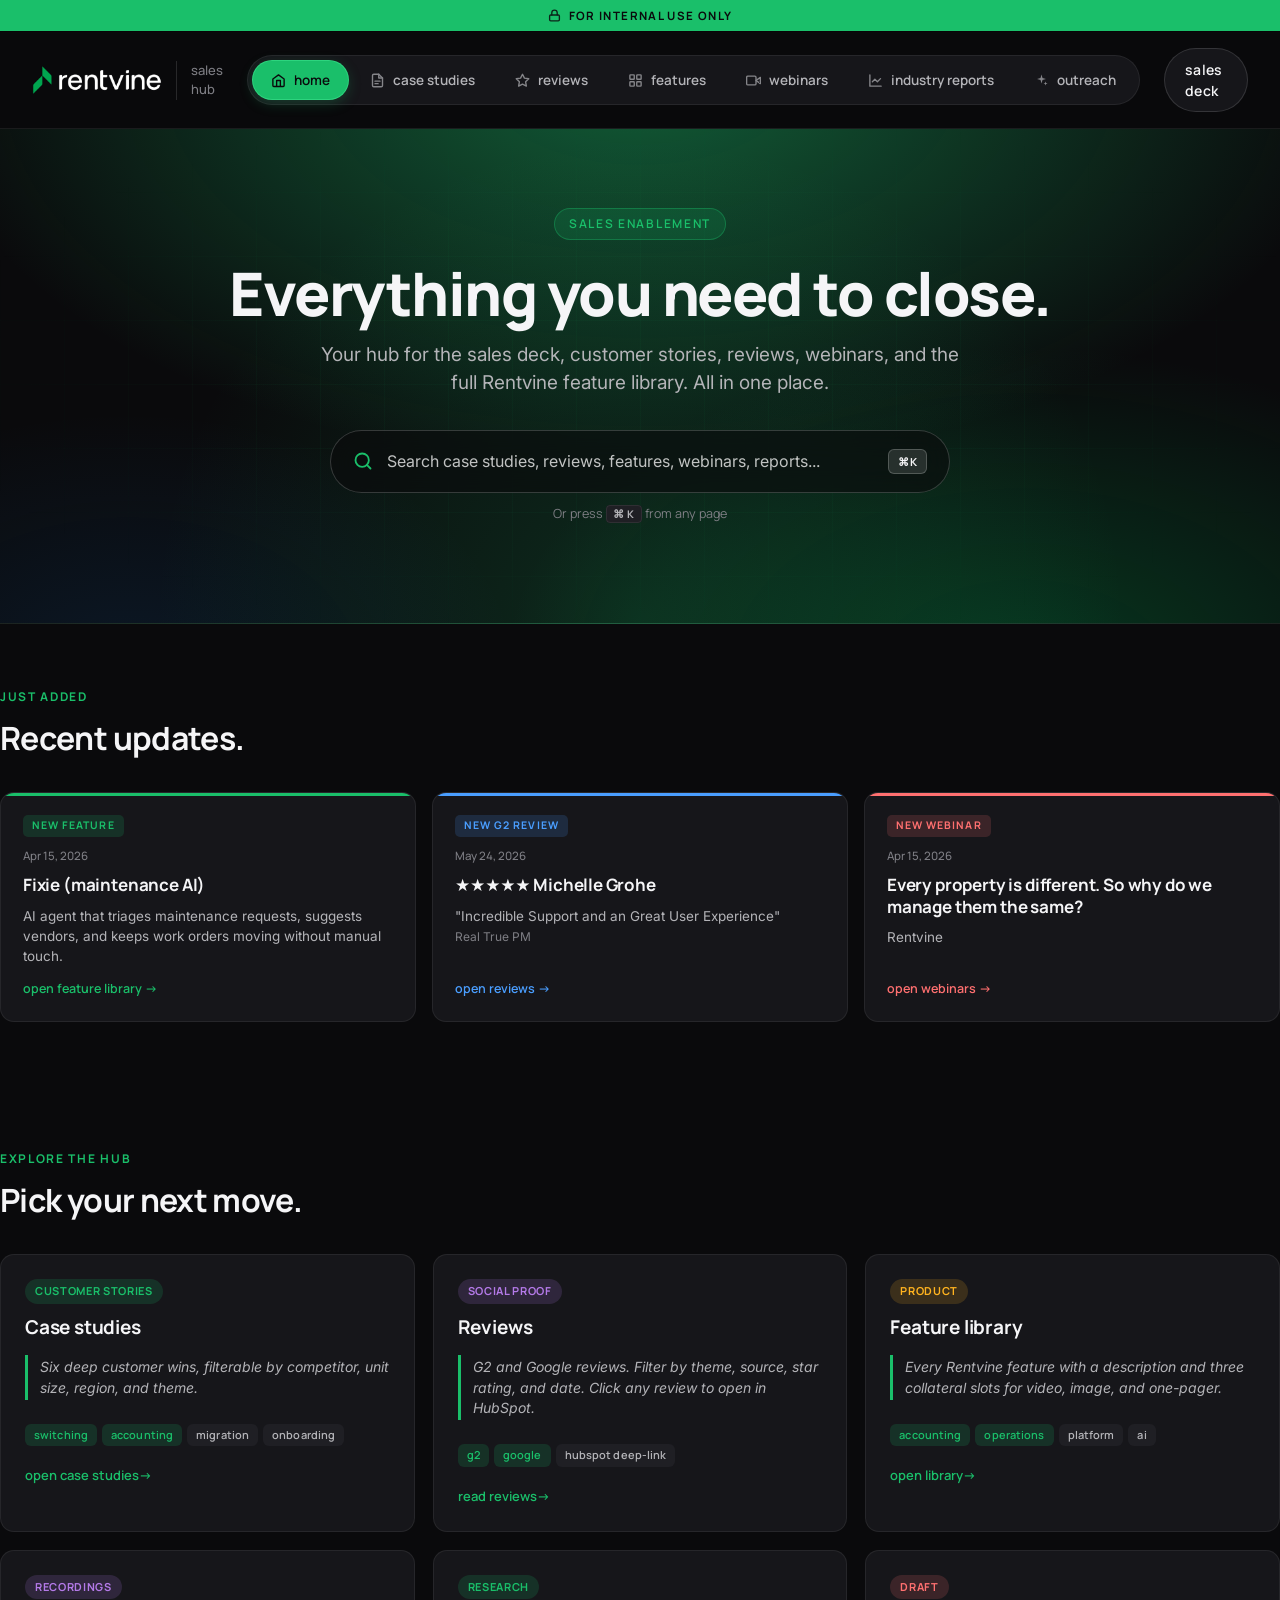
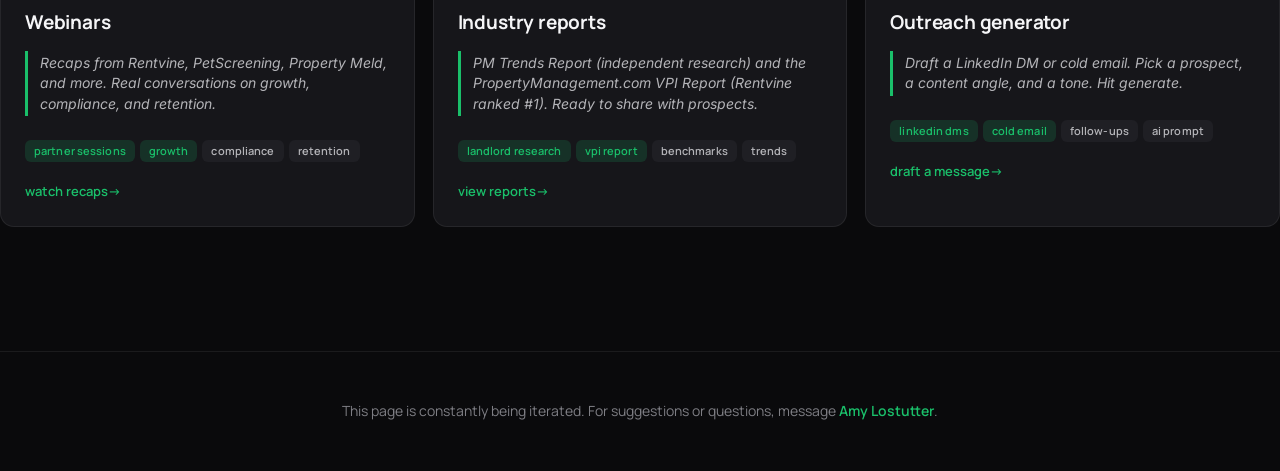
==== commit 82a78e34: "Add files via upload" ====
--- a/index.html
+++ b/index.html
@@ -14,6 +14,16 @@
     <h1>Everything you need to close.</h1>
     <p class="lead">Your hub for the sales deck, customer stories, reviews, webinars, and the full Rentvine feature library. All in one place.</p>
   </div>
+</section>
+
+<section class="container section" id="recentSection">
+  <div class="section-head">
+    <div>
+      <span class="section-eyebrow">just added</span>
+      <h2>Recent updates.</h2>
+    </div>
+  </div>
+  <div class="recent-grid" id="recentGrid"></div>
 </section>
 
 <section class="container section">
@@ -108,5 +118,60 @@
 <script src="nav.js"></script>
 <script src="share.js"></script>
 <script src="search.js"></script>
+<script>
+  /* ---- Recent updates: pull newest feature, review, webinar ---- */
+  function renderRecent() {
+    const grid = document.getElementById("recentGrid");
+    if (!grid) return;
+
+    const latestFeature = [...features].sort((a, b) => new Date(b.released || 0) - new Date(a.released || 0))[0];
+    const latestReview  = [...reviews].filter(r => !r.exclude).sort((a, b) => new Date(b.date || 0) - new Date(a.date || 0))[0];
+    const latestWebinar = [...webinars].sort((a, b) => new Date(b.date || 0) - new Date(a.date || 0))[0];
+
+    const cards = [];
+
+    if (latestFeature) {
+      cards.push(`
+        <a class="recent-card feature" href="features.html">
+          <div class="recent-type">new feature</div>
+          <div class="recent-date">${fmtDate(latestFeature.released)}</div>
+          <h3>${latestFeature.name}</h3>
+          <p>${latestFeature.desc}</p>
+          <span class="recent-link">open feature library →</span>
+        </a>
+      `);
+    }
+
+    if (latestReview) {
+      const co = latestReview.company && !/^(unknown|n\/?a)$/i.test(latestReview.company) ? latestReview.company : "Property manager";
+      const source = latestReview.source === 'g2' ? 'G2' : latestReview.source === 'capterra' ? 'Capterra' : 'Google';
+      const text = latestReview.text ? `"${latestReview.text.length > 140 ? latestReview.text.slice(0, 140) + "…" : latestReview.text}"` : "";
+      cards.push(`
+        <a class="recent-card review" href="reviews.html">
+          <div class="recent-type">new ${source} review</div>
+          <div class="recent-date">${fmtDate(latestReview.date)}</div>
+          <h3>${"★".repeat(latestReview.stars)} ${latestReview.name}</h3>
+          <p>${text}<br><span class="recent-meta">${co}</span></p>
+          <span class="recent-link">open reviews →</span>
+        </a>
+      `);
+    }
+
+    if (latestWebinar) {
+      cards.push(`
+        <a class="recent-card webinar" href="webinars.html">
+          <div class="recent-type">new webinar</div>
+          <div class="recent-date">${fmtDate(latestWebinar.date)}</div>
+          <h3>${latestWebinar.title}</h3>
+          <p>${latestWebinar.partner}</p>
+          <span class="recent-link">open webinars →</span>
+        </a>
+      `);
+    }
+
+    grid.innerHTML = cards.join("");
+  }
+  document.addEventListener("DOMContentLoaded", renderRecent);
+</script>
 </body>
 </html>
--- a/style.css
+++ b/style.css
@@ -601,6 +601,58 @@
 .case-card:hover .read-link::after { transform: translateX(3px); }
 
 /* ============================================================
+   CASE STUDY PDF ATTACHMENT ROW
+   ============================================================ */
+.case-card-wrap {
+  display: flex;
+  flex-direction: column;
+}
+.case-card-wrap .case-card { flex: 1; }
+.case-pdf-row {
+  display: flex;
+  gap: 8px;
+  margin-top: -1px;
+  background: var(--bg-elevated-2);
+  border: 1px solid var(--border);
+  border-top: 1px dashed var(--border-strong);
+  border-radius: 0 0 var(--radius) var(--radius);
+  padding: 10px 14px;
+}
+.case-pdf-btn,
+.case-pdf-copy {
+  display: inline-flex;
+  align-items: center;
+  gap: 6px;
+  font-family: 'Manrope', sans-serif;
+  font-size: 12.5px;
+  font-weight: 600;
+  color: var(--text-secondary);
+  text-transform: lowercase;
+  padding: 6px 12px;
+  border-radius: 999px;
+  background: var(--bg-elevated);
+  border: 1px solid var(--border);
+  text-decoration: none;
+  cursor: pointer;
+  transition: all .15s;
+}
+.case-pdf-btn:hover {
+  color: var(--vine);
+  border-color: var(--vine);
+  background: var(--dew);
+}
+.case-pdf-copy:hover {
+  color: var(--text);
+  border-color: var(--border-strong);
+  background: var(--bg-elevated-3);
+}
+.case-pdf-copy.copied {
+  color: var(--vine);
+  border-color: var(--vine);
+  background: var(--dew);
+}
+
+/* ============================================================
    REVIEWS
    ============================================================ */
 .source-toggle {
@@ -1626,6 +1678,93 @@
 }
 
 /* ============================================================
+   RECENT UPDATES (home)
+   ============================================================ */
+.recent-grid {
+  display: grid;
+  grid-template-columns: repeat(auto-fit, minmax(280px, 1fr));
+  gap: 16px;
+}
+.recent-card {
+  background: var(--bg-elevated);
+  border: 1px solid var(--border);
+  border-radius: var(--radius);
+  padding: 22px;
+  display: flex;
+  flex-direction: column;
+  gap: 10px;
+  text-decoration: none;
+  color: var(--text);
+  transition: transform .18s ease, border-color .18s ease, background .18s ease;
+  position: relative;
+  overflow: hidden;
+}
+.recent-card::before {
+  content: "";
+  position: absolute;
+  top: 0; left: 0; right: 0;
+  height: 3px;
+  background: var(--vine);
+}
+.recent-card.review::before { background: var(--blue); }
+.recent-card.webinar::before { background: var(--lava); }
+.recent-card:hover {
+  transform: translateY(-3px);
+  border-color: var(--vine);
+  background: var(--bg-elevated-2);
+}
+.recent-card .recent-type {
+  font-family: 'Manrope', sans-serif;
+  font-size: 10.5px;
+  font-weight: 700;
+  letter-spacing: 0.1em;
+  text-transform: uppercase;
+  color: var(--vine);
+  display: inline-block;
+  padding: 3px 9px;
+  background: var(--dew);
+  border-radius: 5px;
+  width: fit-content;
+}
+.recent-card.review .recent-type { color: var(--blue); background: var(--sky); }
+.recent-card.webinar .recent-type { color: var(--lava); background: var(--blush); }
+.recent-card .recent-date {
+  font-family: 'Manrope', sans-serif;
+  font-size: 11.5px;
+  color: var(--text-tertiary);
+  font-weight: 500;
+}
+.recent-card h3 {
+  font-size: 17px;
+  font-weight: 700;
+  margin: 0;
+  letter-spacing: -0.01em;
+  line-height: 1.25;
+  color: var(--text);
+}
+.recent-card p {
+  font-size: 13.5px;
+  color: var(--text-secondary);
+  margin: 0;
+  line-height: 1.5;
+  flex: 1;
+}
+.recent-card .recent-meta {
+  font-size: 12px;
+  color: var(--text-tertiary);
+}
+.recent-card .recent-link {
+  font-family: 'Manrope', sans-serif;
+  font-size: 12.5px;
+  font-weight: 600;
+  color: var(--vine);
+  margin-top: 4px;
+  text-transform: lowercase;
+}
+.recent-card.review .recent-link { color: var(--blue); }
+.recent-card.webinar .recent-link { color: var(--lava); }
+
+/* ============================================================
    OUTREACH GENERATOR
    ============================================================ */
 .outreach-grid {
@@ -1798,6 +1937,33 @@
   color: var(--text-tertiary);
   margin: 0;
 }
+.chip-row-scroll {
+  max-height: 220px;
+  overflow-y: auto;
+  padding-right: 4px;
+}
+.chip-row-scroll::-webkit-scrollbar { width: 6px; }
+.chip-row-scroll::-webkit-scrollbar-thumb {
+  background: var(--bg-elevated-3);
+  border-radius: 3px;
+}
+.o-content-section-label {
+  width: 100%;
+  font-family: 'Manrope', sans-serif;
+  font-size: 10px;
+  font-weight: 700;
+  letter-spacing: 0.12em;
+  text-transform: uppercase;
+  color: var(--text-tertiary);
+  margin: 8px 0 4px;
+  padding-top: 6px;
+  border-top: 1px dashed var(--border);
+}
+.o-content-section-label:first-child {
+  margin-top: 0;
+  padding-top: 0;
+  border-top: none;
+}
 
 @media (max-width: 920px) {
   .outreach-grid {
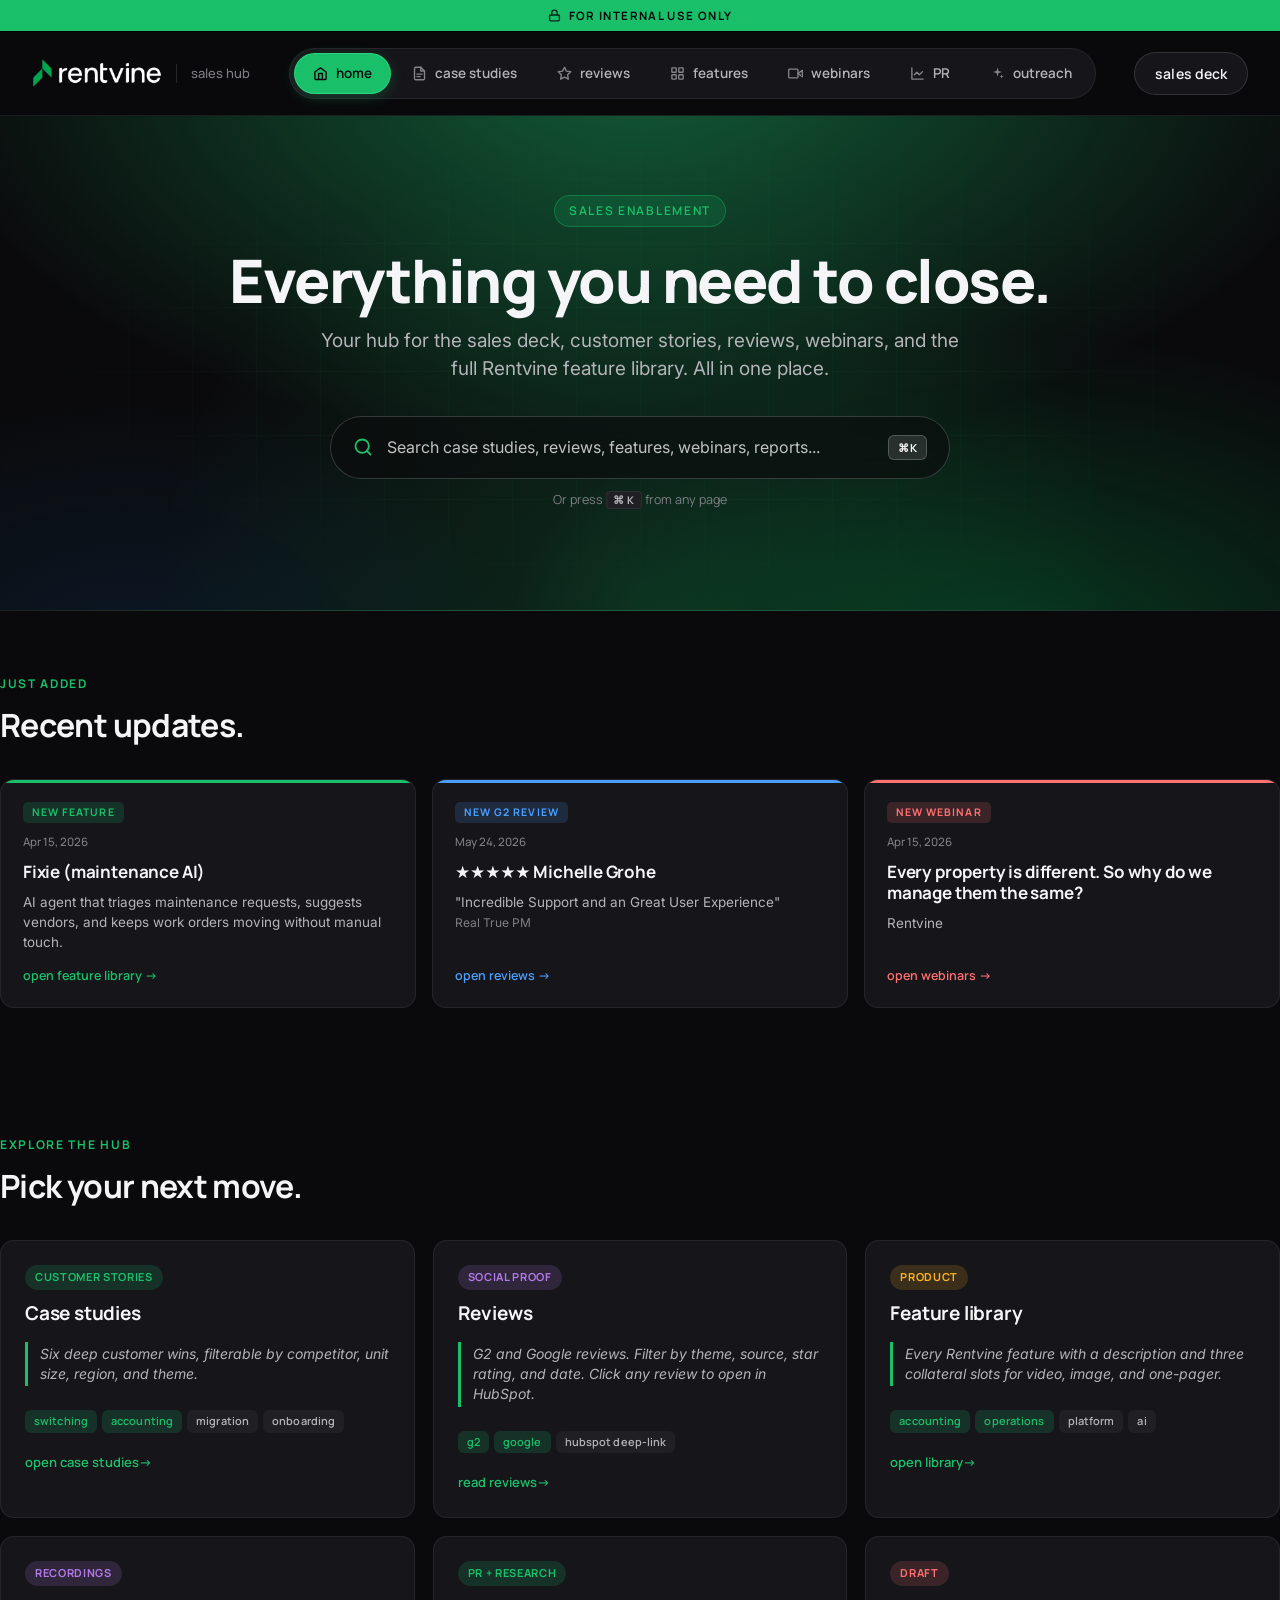
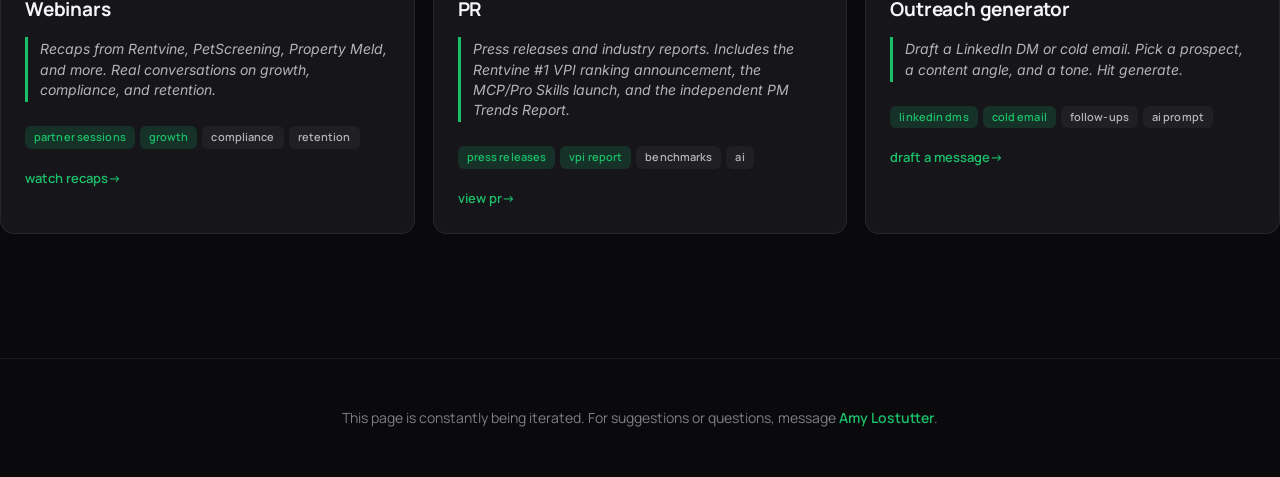
==== commit ea3ce57c: "Add files via upload added PR section" ====
--- a/index.html
+++ b/index.html
@@ -87,16 +87,16 @@
     </a>
 
     <a class="case-card" href="industry-reports.html">
-      <span class="switched-badge">research</span>
-      <h3>Industry reports</h3>
-      <div class="quote">PM Trends Report (independent research) and the PropertyManagement.com VPI Report (Rentvine ranked #1). Ready to share with prospects.</div>
+      <span class="switched-badge">PR + research</span>
+      <h3>PR</h3>
+      <div class="quote">Press releases and industry reports. Includes the Rentvine #1 VPI ranking announcement, the MCP/Pro Skills launch, and the independent PM Trends Report.</div>
       <div class="tags" style="border-top:none; padding-top:0;">
-        <span class="tag hl">landlord research</span>
+        <span class="tag hl">press releases</span>
         <span class="tag hl">vpi report</span>
         <span class="tag">benchmarks</span>
-        <span class="tag">trends</span>
+        <span class="tag">AI</span>
       </div>
-      <div style="margin-top:4px;"><span class="read-link">view reports</span></div>
+      <div style="margin-top:4px;"><span class="read-link">view PR</span></div>
     </a>
 
     <a class="case-card" href="outreach.html">
--- a/style.css
+++ b/style.css
@@ -1547,6 +1547,29 @@
   background: var(--vine);
 }
 .report-card.blue::before { background: var(--blue); }
+.report-card.is-press::before { background: var(--lava); }
+
+.pr-type-badge {
+  position: absolute;
+  top: 16px;
+  right: 16px;
+  font-family: 'Manrope', sans-serif;
+  font-size: 10px;
+  font-weight: 700;
+  letter-spacing: 0.1em;
+  text-transform: uppercase;
+  padding: 4px 10px;
+  border-radius: 5px;
+}
+.pr-type-badge.press { background: var(--blush); color: var(--lava); }
+.pr-type-badge.report { background: var(--dew); color: var(--vine); }
+
+/* Press release accent overrides */
+.report-card.is-press .publisher { color: var(--lava); }
+.report-card.is-press .report-audience { border-left-color: var(--lava); }
+.report-card.is-press .download-btn { background: var(--lava); color: var(--white); }
+.report-card.is-press .download-btn:hover { background: #ff5050; }
+.report-card.is-press .report-stats li::before { background: var(--lava); opacity: 0.9; }
 .report-card:hover {
   transform: translateY(-3px);
   border-color: var(--border-strong);
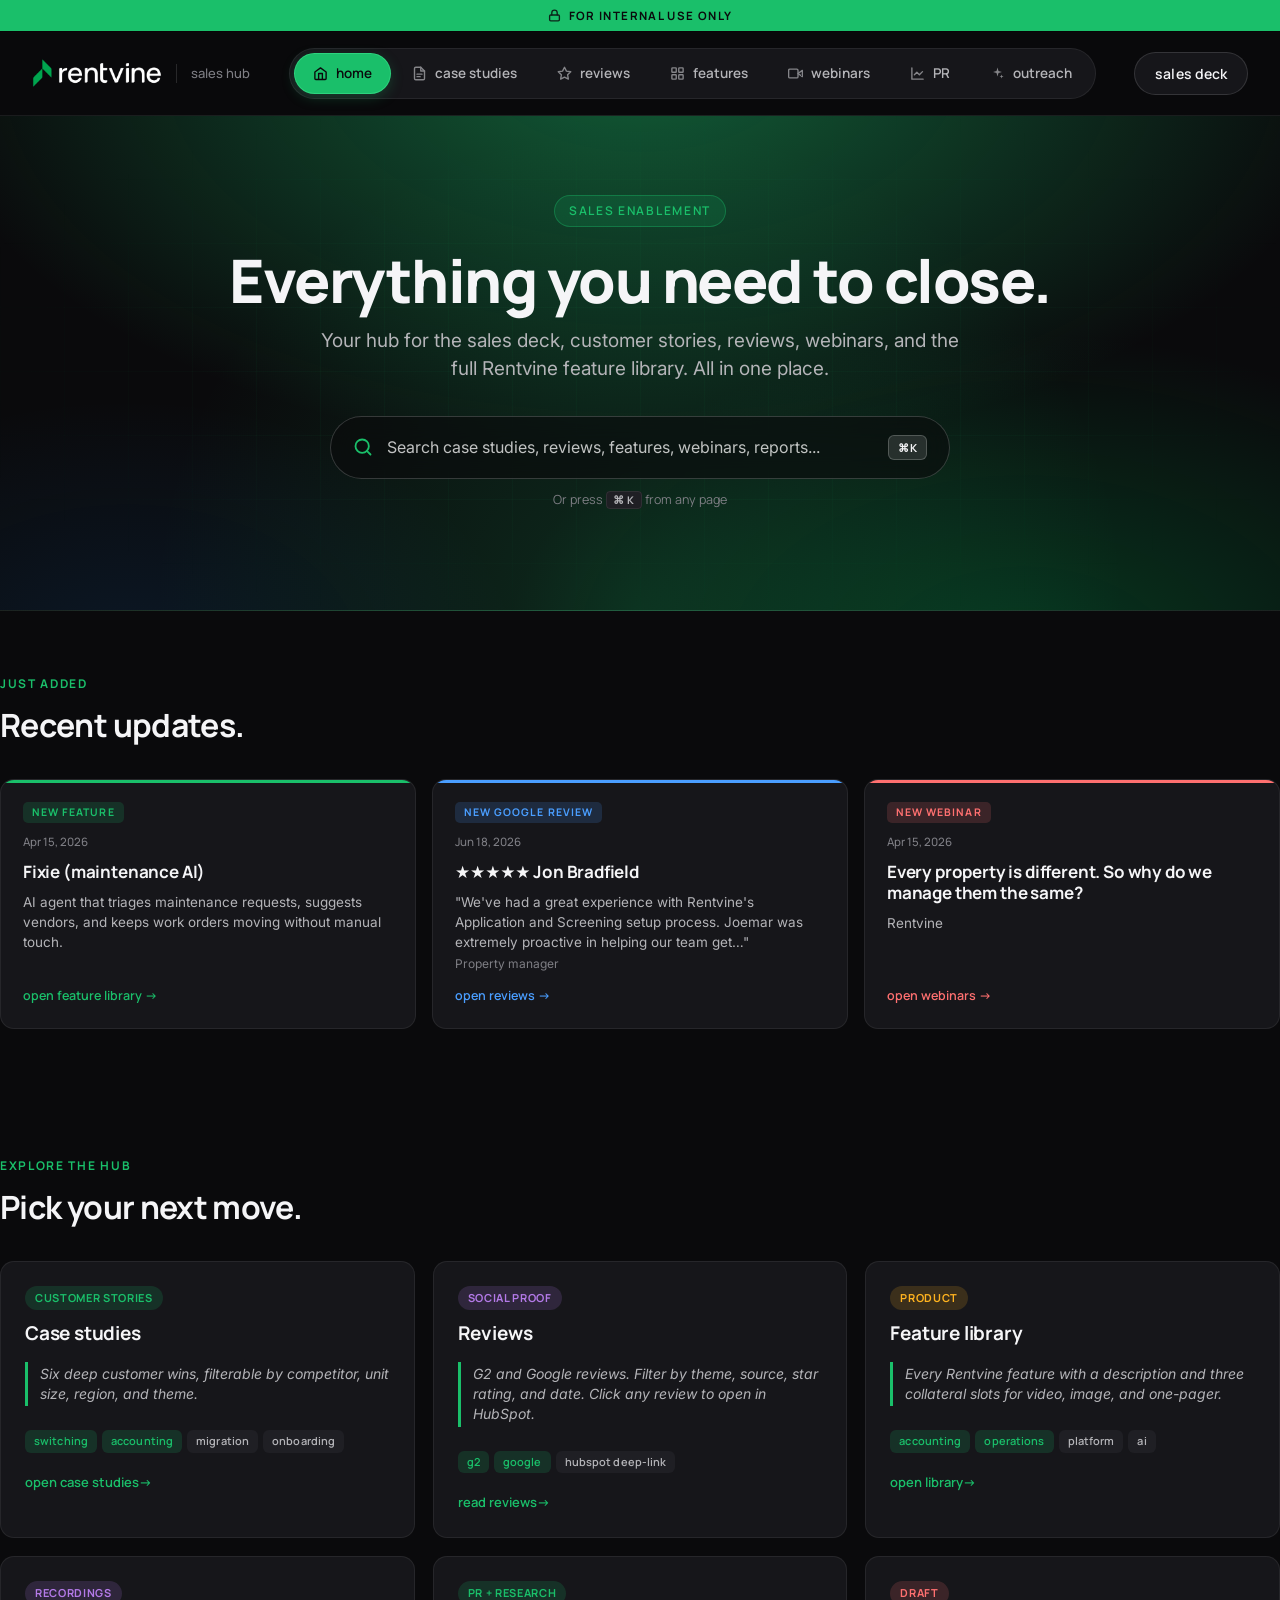
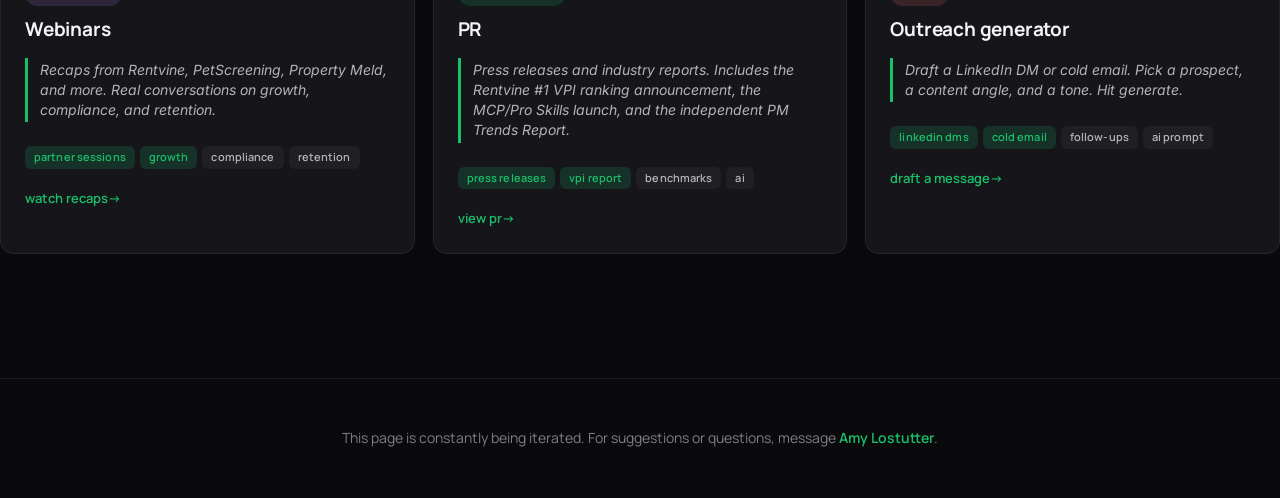
==== commit 776f4d90: "Add files via upload" ====
--- a/index.html
+++ b/index.html
@@ -125,7 +125,7 @@
     if (!grid) return;
 
     const latestFeature = [...features].sort((a, b) => new Date(b.released || 0) - new Date(a.released || 0))[0];
-    const latestReview  = [...reviews].filter(r => !r.exclude).sort((a, b) => new Date(b.date || 0) - new Date(a.date || 0))[0];
+    const latestReview  = [...reviews].filter(r => !r.exclude && r.stars > 1).sort((a, b) => new Date(b.date || 0) - new Date(a.date || 0))[0];
     const latestWebinar = [...webinars].sort((a, b) => new Date(b.date || 0) - new Date(a.date || 0))[0];
 
     const cards = [];
@@ -145,7 +145,8 @@
     if (latestReview) {
       const co = latestReview.company && !/^(unknown|n\/?a)$/i.test(latestReview.company) ? latestReview.company : "Property manager";
       const source = latestReview.source === 'g2' ? 'G2' : latestReview.source === 'capterra' ? 'Capterra' : 'Google';
-      const text = latestReview.text ? `"${latestReview.text.length > 140 ? latestReview.text.slice(0, 140) + "…" : latestReview.text}"` : "";
+      const reviewBody = latestReview.body || latestReview.text;  // prefer longer body
+      const text = reviewBody ? `"${reviewBody.length > 140 ? reviewBody.slice(0, 140) + "…" : reviewBody}"` : "";
       cards.push(`
         <a class="recent-card review" href="reviews.html">
           <div class="recent-type">new ${source} review</div>
--- a/style.css
+++ b/style.css
@@ -745,6 +745,15 @@
 .source-badge.g2 { background: var(--blush); color: var(--lava); }
 .source-badge.google { background: var(--sky); color: var(--blue); }
 .source-badge.capterra { background: var(--sand); color: var(--honey); }
+.review-card .review-title {
+  font-family: 'Manrope', sans-serif;
+  font-size: 14.5px;
+  font-weight: 700;
+  color: var(--text);
+  line-height: 1.3;
+  letter-spacing: -0.005em;
+  margin-bottom: -2px;
+}
 .review-card .review-text {
   color: var(--text-secondary);
   font-size: 14px;
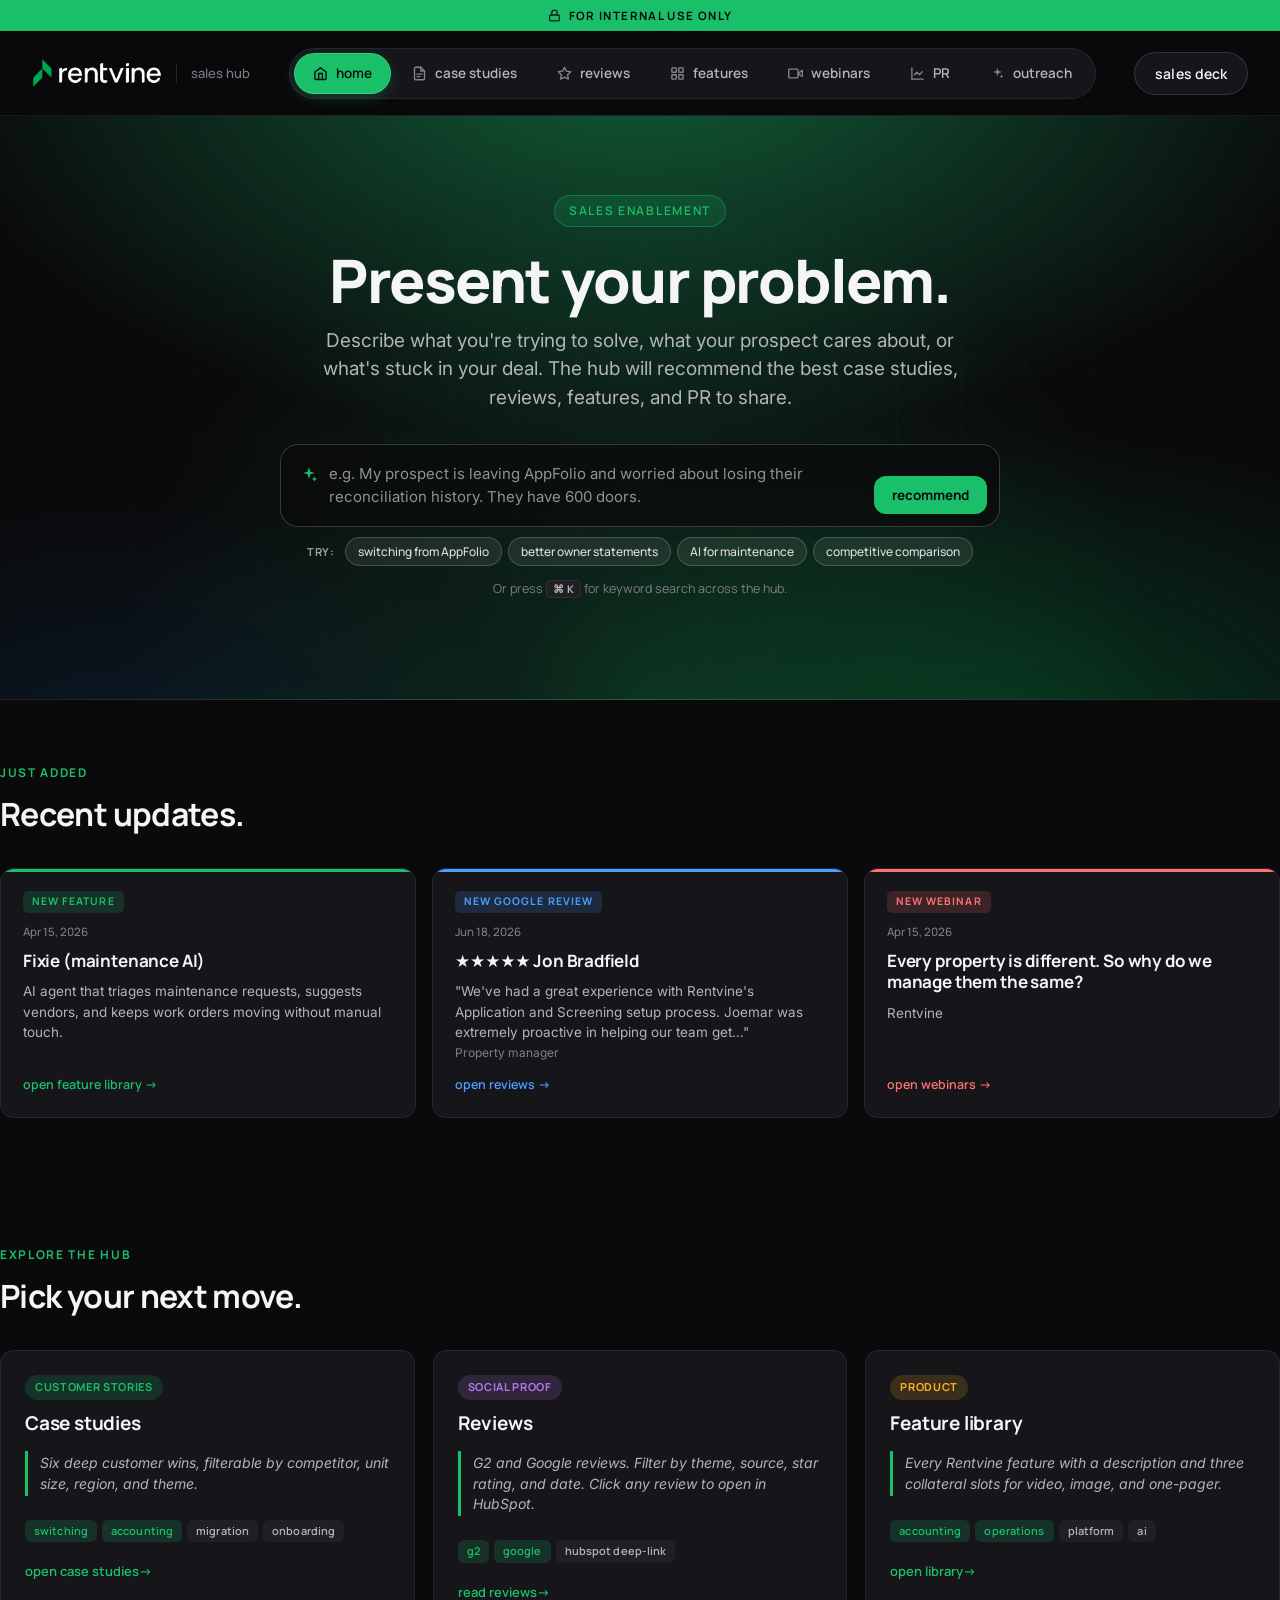
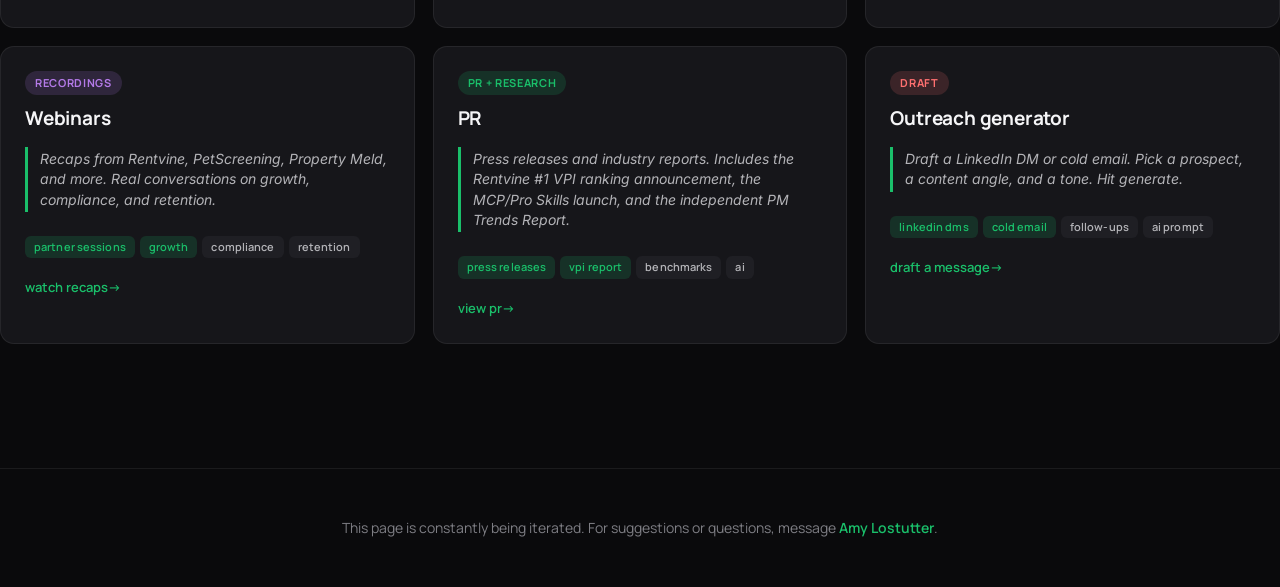
==== commit 0c0f8c9b: "Add files via upload" ====
--- a/index.html
+++ b/index.html
@@ -11,8 +11,24 @@
 <section class="hero">
   <div class="hero-inner">
     <span class="eyebrow">sales enablement</span>
-    <h1>Everything you need to close.</h1>
-    <p class="lead">Your hub for the sales deck, customer stories, reviews, webinars, and the full Rentvine feature library. All in one place.</p>
+    <h1>Present your problem.</h1>
+    <p class="lead">Describe what you're trying to solve, what your prospect cares about, or what's stuck in your deal. The hub will recommend the best case studies, reviews, features, and PR to share.</p>
+    <form class="rcmd-form" id="rcmdForm">
+      <div class="rcmd-input-row">
+        <svg class="rcmd-sparkle" width="20" height="20" viewBox="0 0 24 24" fill="currentColor" aria-hidden="true"><path d="M12 2.5l1.6 5.5 5.5 1.6-5.5 1.6L12 16.7l-1.6-5.5L4.9 9.6l5.5-1.6L12 2.5z"/><path d="M18.5 13.5l.85 2.4 2.4.85-2.4.85-.85 2.4-.85-2.4-2.4-.85 2.4-.85.85-2.4z"/></svg>
+        <textarea id="rcmdInput" placeholder="e.g. My prospect is leaving AppFolio and worried about losing their reconciliation history. They have 600 doors." rows="2"></textarea>
+        <button type="submit" class="rcmd-submit">recommend</button>
+      </div>
+      <div class="rcmd-suggests">
+        <span class="rcmd-suggests-label">try:</span>
+        <button type="button" class="rcmd-suggest" data-q="My prospect is switching from AppFolio and is worried about portfolio accounting.">switching from AppFolio</button>
+        <button type="button" class="rcmd-suggest" data-q="Owner is asking for better statements and faster payouts.">better owner statements</button>
+        <button type="button" class="rcmd-suggest" data-q="Prospect wants to know if Rentvine has AI for maintenance.">AI for maintenance</button>
+        <button type="button" class="rcmd-suggest" data-q="They're comparing Rentvine to Propertyware and Buildium.">competitive comparison</button>
+      </div>
+    </form>
+    <div class="rcmd-results" id="rcmdResults" hidden></div>
+    <p class="hero-search-hint">Or press <kbd>⌘ K</kbd> for keyword search across the hub.</p>
   </div>
 </section>
 
@@ -118,6 +134,7 @@
 <script src="nav.js"></script>
 <script src="share.js"></script>
 <script src="search.js"></script>
+<script src="recommender.js"></script>
 <script>
   /* ---- Recent updates: pull newest feature, review, webinar ---- */
   function renderRecent() {
--- a/style.css
+++ b/style.css
@@ -903,6 +903,34 @@
   line-height: 1.55;
   flex: 1;
 }
+.feature-benefits {
+  list-style: none;
+  margin: 0;
+  padding: 0;
+  display: flex;
+  flex-direction: column;
+  gap: 7px;
+}
+.feature-benefits li {
+  position: relative;
+  padding-left: 20px;
+  font-size: 13.5px;
+  color: var(--text-secondary);
+  line-height: 1.45;
+}
+.feature-benefits li::before {
+  content: "";
+  position: absolute;
+  left: 0;
+  top: 7px;
+  width: 10px;
+  height: 10px;
+  border-radius: 3px;
+  background: var(--vine);
+  opacity: 0.9;
+}
+.feature-card.ai .feature-benefits li::before { background: var(--lava); }
+
 .feature-link {
   font-family: 'Manrope', sans-serif;
   font-size: 13px;
@@ -1008,6 +1036,229 @@
   padding: 2px 7px;
   border-radius: 5px;
   flex-shrink: 0;
+}
+
+/* ============================================================
+   HOMEPAGE RECOMMENDER ("Present your problem" chat UI)
+   ============================================================ */
+.rcmd-form {
+  width: 100%;
+  max-width: 720px;
+  margin: 8px auto 14px;
+  position: relative;
+  z-index: 2;
+}
+.rcmd-input-row {
+  display: flex;
+  align-items: stretch;
+  gap: 10px;
+  background: rgba(10,10,12,0.7);
+  backdrop-filter: blur(14px);
+  -webkit-backdrop-filter: blur(14px);
+  border: 1.5px solid rgba(255,255,255,0.18);
+  border-radius: 18px;
+  padding: 12px 12px 12px 18px;
+  transition: border-color .15s, box-shadow .15s, background .15s;
+}
+.rcmd-input-row:focus-within {
+  border-color: var(--vine);
+  background: rgba(10,10,12,0.85);
+  box-shadow: 0 0 0 6px rgba(26,191,106,0.16), 0 12px 30px rgba(0,0,0,0.4);
+}
+.rcmd-sparkle { color: var(--vine); flex-shrink: 0; margin-top: 8px; }
+#rcmdInput {
+  flex: 1;
+  background: transparent;
+  border: none;
+  outline: none;
+  resize: none;
+  font-family: 'Inter', system-ui, sans-serif;
+  font-size: 15px;
+  color: var(--text);
+  padding: 6px 0;
+  line-height: 1.5;
+  min-height: 44px;
+}
+#rcmdInput::placeholder {
+  color: rgba(255,255,255,0.55);
+}
+.rcmd-submit {
+  align-self: flex-end;
+  font-family: 'Manrope', sans-serif;
+  font-size: 13.5px;
+  font-weight: 700;
+  text-transform: lowercase;
+  color: var(--bg);
+  background: var(--vine);
+  border: none;
+  padding: 10px 18px;
+  border-radius: 12px;
+  cursor: pointer;
+  transition: background .15s;
+  white-space: nowrap;
+}
+.rcmd-submit:hover { background: var(--vine-hover); }
+
+.rcmd-suggests {
+  display: flex;
+  flex-wrap: wrap;
+  gap: 6px;
+  margin-top: 10px;
+  justify-content: center;
+  align-items: center;
+}
+.rcmd-suggests-label {
+  font-family: 'Manrope', sans-serif;
+  font-size: 11px;
+  font-weight: 700;
+  letter-spacing: 0.08em;
+  text-transform: uppercase;
+  color: rgba(255,255,255,0.6);
+  margin-right: 4px;
+}
+.rcmd-suggest {
+  font-family: 'Manrope', sans-serif;
+  font-size: 12px;
+  font-weight: 500;
+  color: rgba(255,255,255,0.85);
+  background: rgba(255,255,255,0.08);
+  border: 1px solid rgba(255,255,255,0.18);
+  padding: 5px 12px;
+  border-radius: 999px;
+  cursor: pointer;
+  transition: all .15s;
+}
+.rcmd-suggest:hover {
+  color: var(--bg);
+  background: var(--vine);
+  border-color: var(--vine);
+}
+
+.rcmd-results {
+  max-width: 900px;
+  margin: 24px auto 0;
+  text-align: left;
+  position: relative;
+  z-index: 2;
+}
+.rcmd-bubble {
+  background: rgba(10,10,12,0.7);
+  backdrop-filter: blur(14px);
+  -webkit-backdrop-filter: blur(14px);
+  border: 1px solid rgba(255,255,255,0.18);
+  border-radius: 16px;
+  padding: 16px 20px;
+  margin-bottom: 14px;
+  color: var(--text);
+}
+.rcmd-bot-label {
+  font-family: 'Manrope', sans-serif;
+  font-size: 10.5px;
+  font-weight: 700;
+  letter-spacing: 0.12em;
+  text-transform: uppercase;
+  color: var(--vine);
+  margin-bottom: 6px;
+}
+.rcmd-bubble p {
+  font-size: 14.5px;
+  margin: 0;
+  line-height: 1.5;
+}
+.rcmd-bubble b { color: var(--vine); }
+
+.rcmd-grid {
+  display: grid;
+  grid-template-columns: repeat(auto-fill, minmax(280px, 1fr));
+  gap: 12px;
+}
+.rcmd-card {
+  background: var(--bg-elevated);
+  border: 1px solid var(--border);
+  border-radius: 12px;
+  padding: 16px;
+  display: flex;
+  flex-direction: column;
+  gap: 8px;
+  text-decoration: none;
+  color: var(--text);
+  transition: all .15s;
+}
+.rcmd-card:hover {
+  border-color: var(--vine);
+  background: var(--bg-elevated-2);
+  transform: translateY(-2px);
+}
+.rcmd-card-head {
+  display: flex;
+  align-items: center;
+  gap: 8px;
+  flex-wrap: wrap;
+}
+.rcmd-type-badge {
+  font-family: 'Manrope', sans-serif;
+  font-size: 9.5px;
+  font-weight: 700;
+  letter-spacing: 0.08em;
+  text-transform: uppercase;
+  padding: 3px 7px;
+  border-radius: 4px;
+}
+.rcmd-type-badge.case { background: var(--dew); color: var(--vine); }
+.rcmd-type-badge.review { background: var(--sky); color: var(--blue); }
+.rcmd-type-badge.feature { background: var(--spa); color: var(--grape); }
+.rcmd-type-badge.press { background: var(--blush); color: var(--lava); }
+.rcmd-type-badge.report { background: var(--dew); color: var(--vine); }
+.rcmd-type-badge.webinar { background: var(--blush); color: var(--lava); }
+.rcmd-card-sub {
+  font-family: 'Manrope', sans-serif;
+  font-size: 11px;
+  color: var(--text-tertiary);
+  font-weight: 500;
+}
+.rcmd-card-title {
+  font-family: 'Manrope', sans-serif;
+  font-size: 15px;
+  font-weight: 700;
+  color: var(--text);
+  letter-spacing: -0.005em;
+  line-height: 1.3;
+}
+.rcmd-card-snippet {
+  font-size: 13px;
+  color: var(--text-secondary);
+  line-height: 1.5;
+}
+.rcmd-foot {
+  display: flex;
+  justify-content: space-between;
+  align-items: center;
+  margin-top: 14px;
+  flex-wrap: wrap;
+  gap: 10px;
+}
+.rcmd-clear-btn {
+  font-family: 'Manrope', sans-serif;
+  font-size: 12.5px;
+  font-weight: 600;
+  color: var(--text-secondary);
+  background: var(--bg-elevated-2);
+  border: 1px solid var(--border);
+  padding: 6px 14px;
+  border-radius: 999px;
+  cursor: pointer;
+  text-transform: lowercase;
+}
+.rcmd-clear-btn:hover { color: var(--text); border-color: var(--border-strong); }
+.rcmd-tip {
+  font-family: 'Manrope', sans-serif;
+  font-size: 11.5px;
+  color: rgba(255,255,255,0.55);
+}
+
+@media (max-width: 640px) {
+  .rcmd-input-row { flex-direction: column; padding: 14px; }
+  .rcmd-submit { width: 100%; align-self: stretch; }
 }
 
 /* ============================================================
@@ -2006,6 +2257,59 @@
 }
 
 /* ============================================================
+   VIDEO MODAL (YouTube popup on feature cards)
+   ============================================================ */
+.video-modal[hidden] { display: none; }
+.video-modal {
+  position: fixed; inset: 0; z-index: 200;
+  display: flex; align-items: center; justify-content: center;
+  padding: 20px;
+}
+.video-modal-bg {
+  position: absolute; inset: 0;
+  background: rgba(0,0,0,0.85);
+  backdrop-filter: blur(10px);
+  -webkit-backdrop-filter: blur(10px);
+}
+.video-modal-content {
+  position: relative;
+  width: 100%;
+  max-width: 960px;
+  aspect-ratio: 16 / 9;
+  background: var(--bg);
+  border-radius: var(--radius);
+  border: 1px solid var(--border-strong);
+  box-shadow: 0 0 0 1px rgba(26,191,106,0.2), 0 30px 80px rgba(0,0,0,0.7);
+  overflow: hidden;
+}
+.video-modal-close {
+  position: absolute;
+  top: -44px; right: 0;
+  background: var(--bg-elevated-2);
+  border: 1px solid var(--border-strong);
+  color: var(--text);
+  width: 36px; height: 36px;
+  border-radius: 999px;
+  font-size: 20px;
+  cursor: pointer;
+  display: flex; align-items: center; justify-content: center;
+  z-index: 1;
+}
+.video-modal-close:hover { background: var(--bg-elevated-3); }
+.video-modal-frame, .video-modal-frame iframe {
+  width: 100%; height: 100%;
+  border: none;
+}
+
+button.collateral-slot.video-pop {
+  cursor: pointer;
+  font-family: inherit;
+  text-align: left;
+}
+button.collateral-slot.video-pop:hover { background: var(--blush); color: var(--lava); border-color: var(--lava); }
+button.collateral-slot.video-pop:hover .ico { color: var(--lava); }
+
+/* ============================================================
    EMPTY STATE
    ============================================================ */
 .empty-state {
